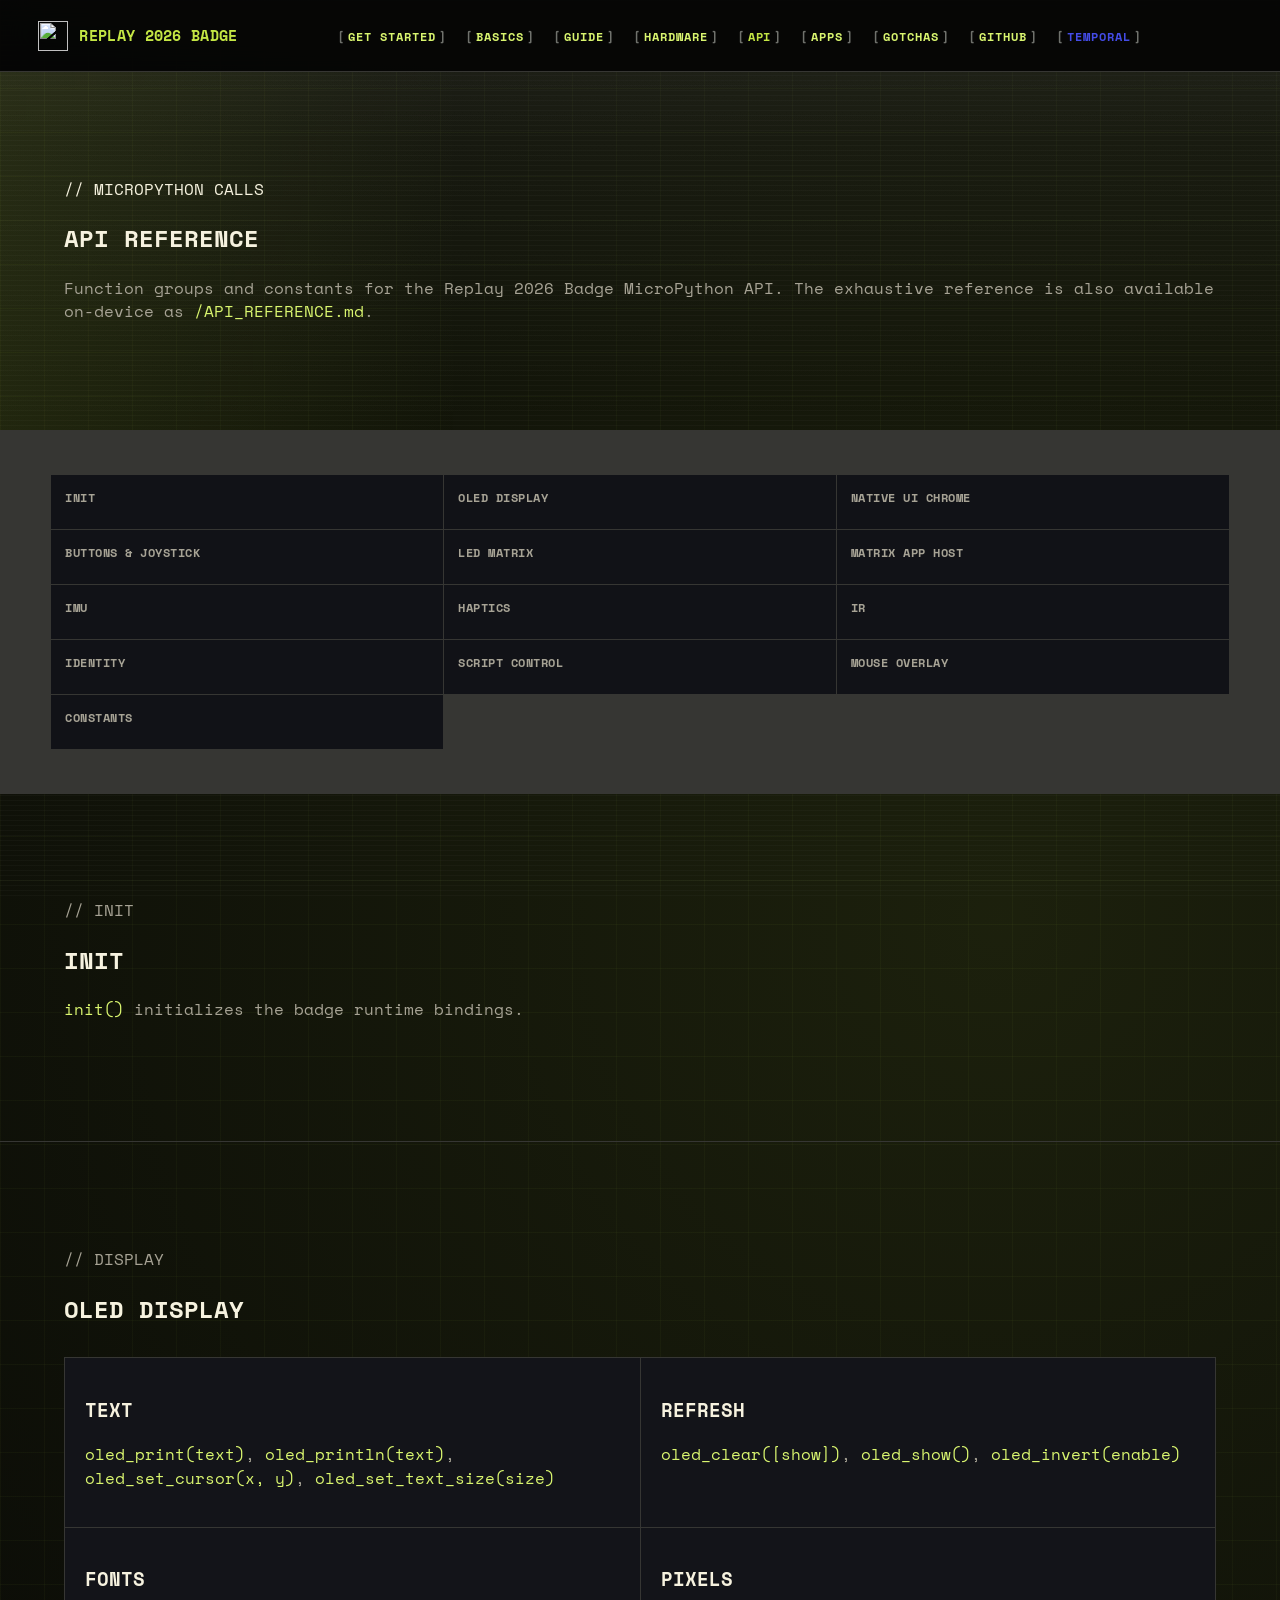
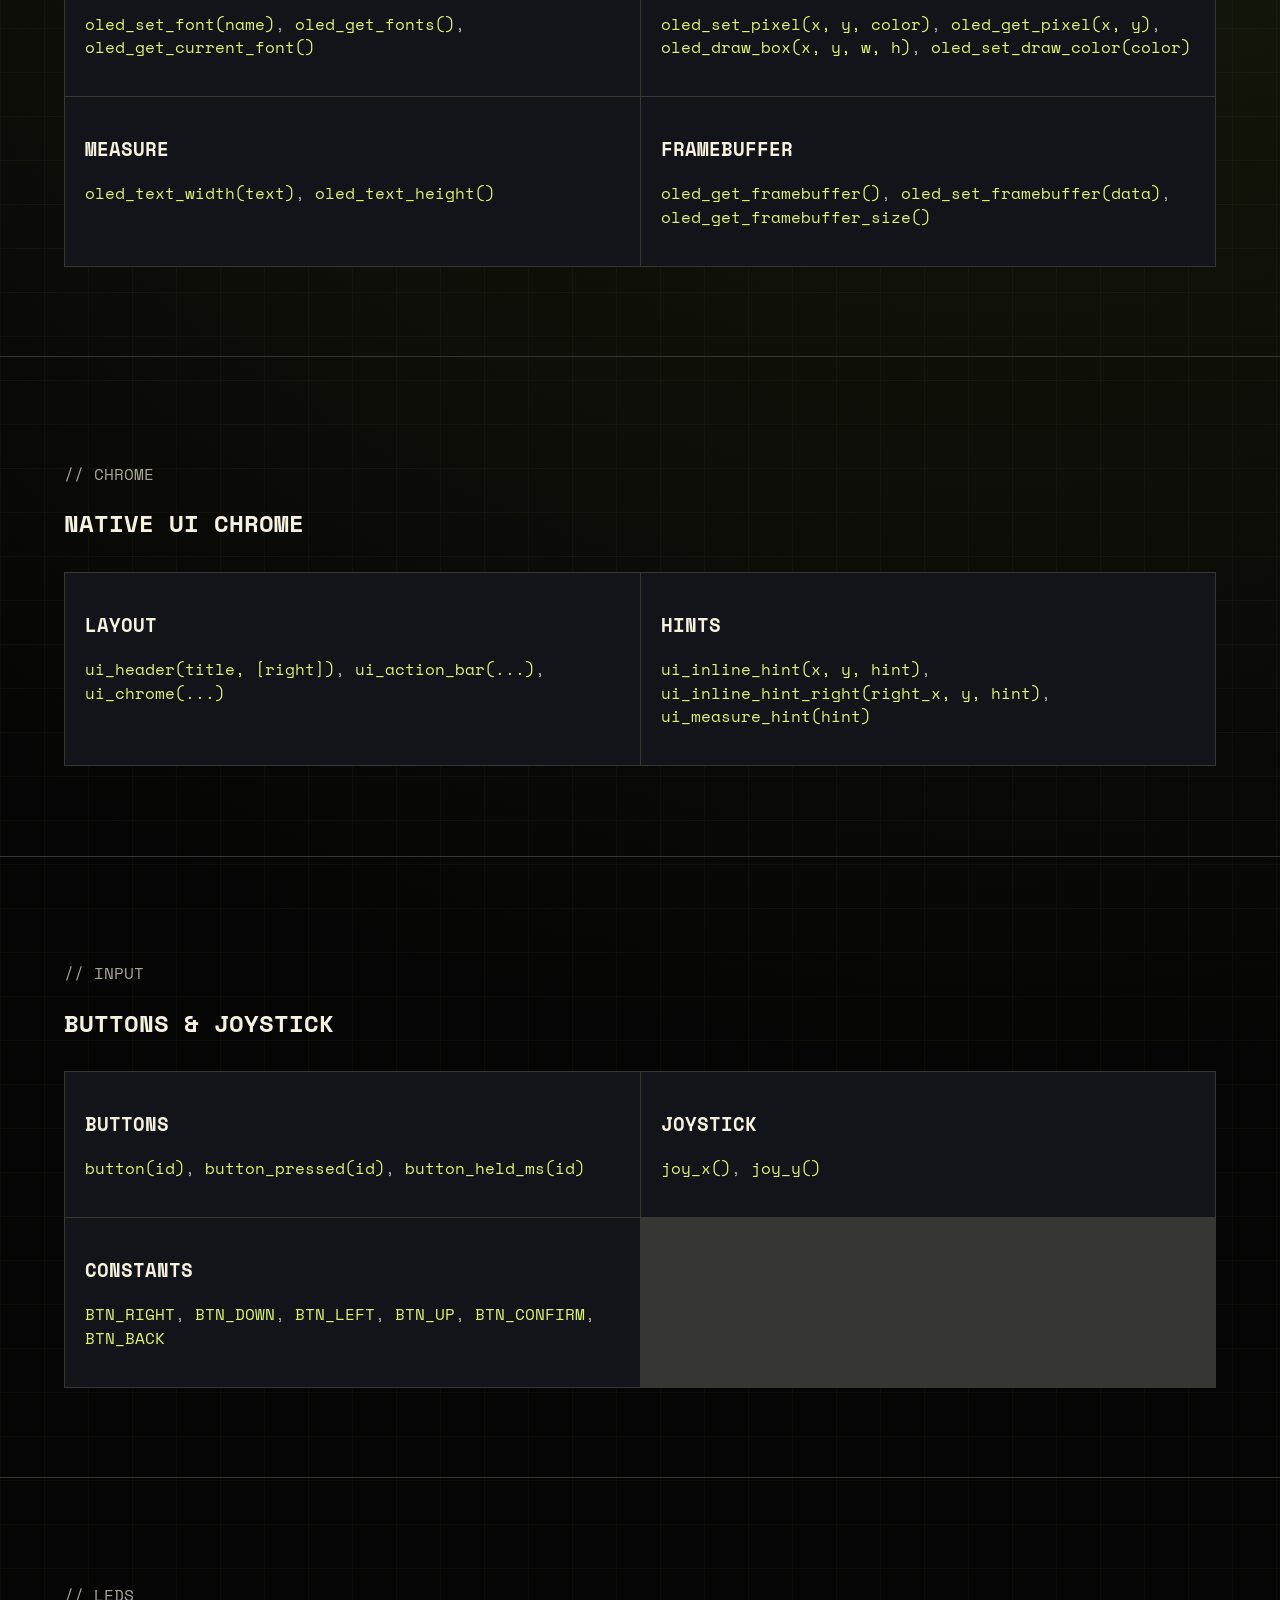
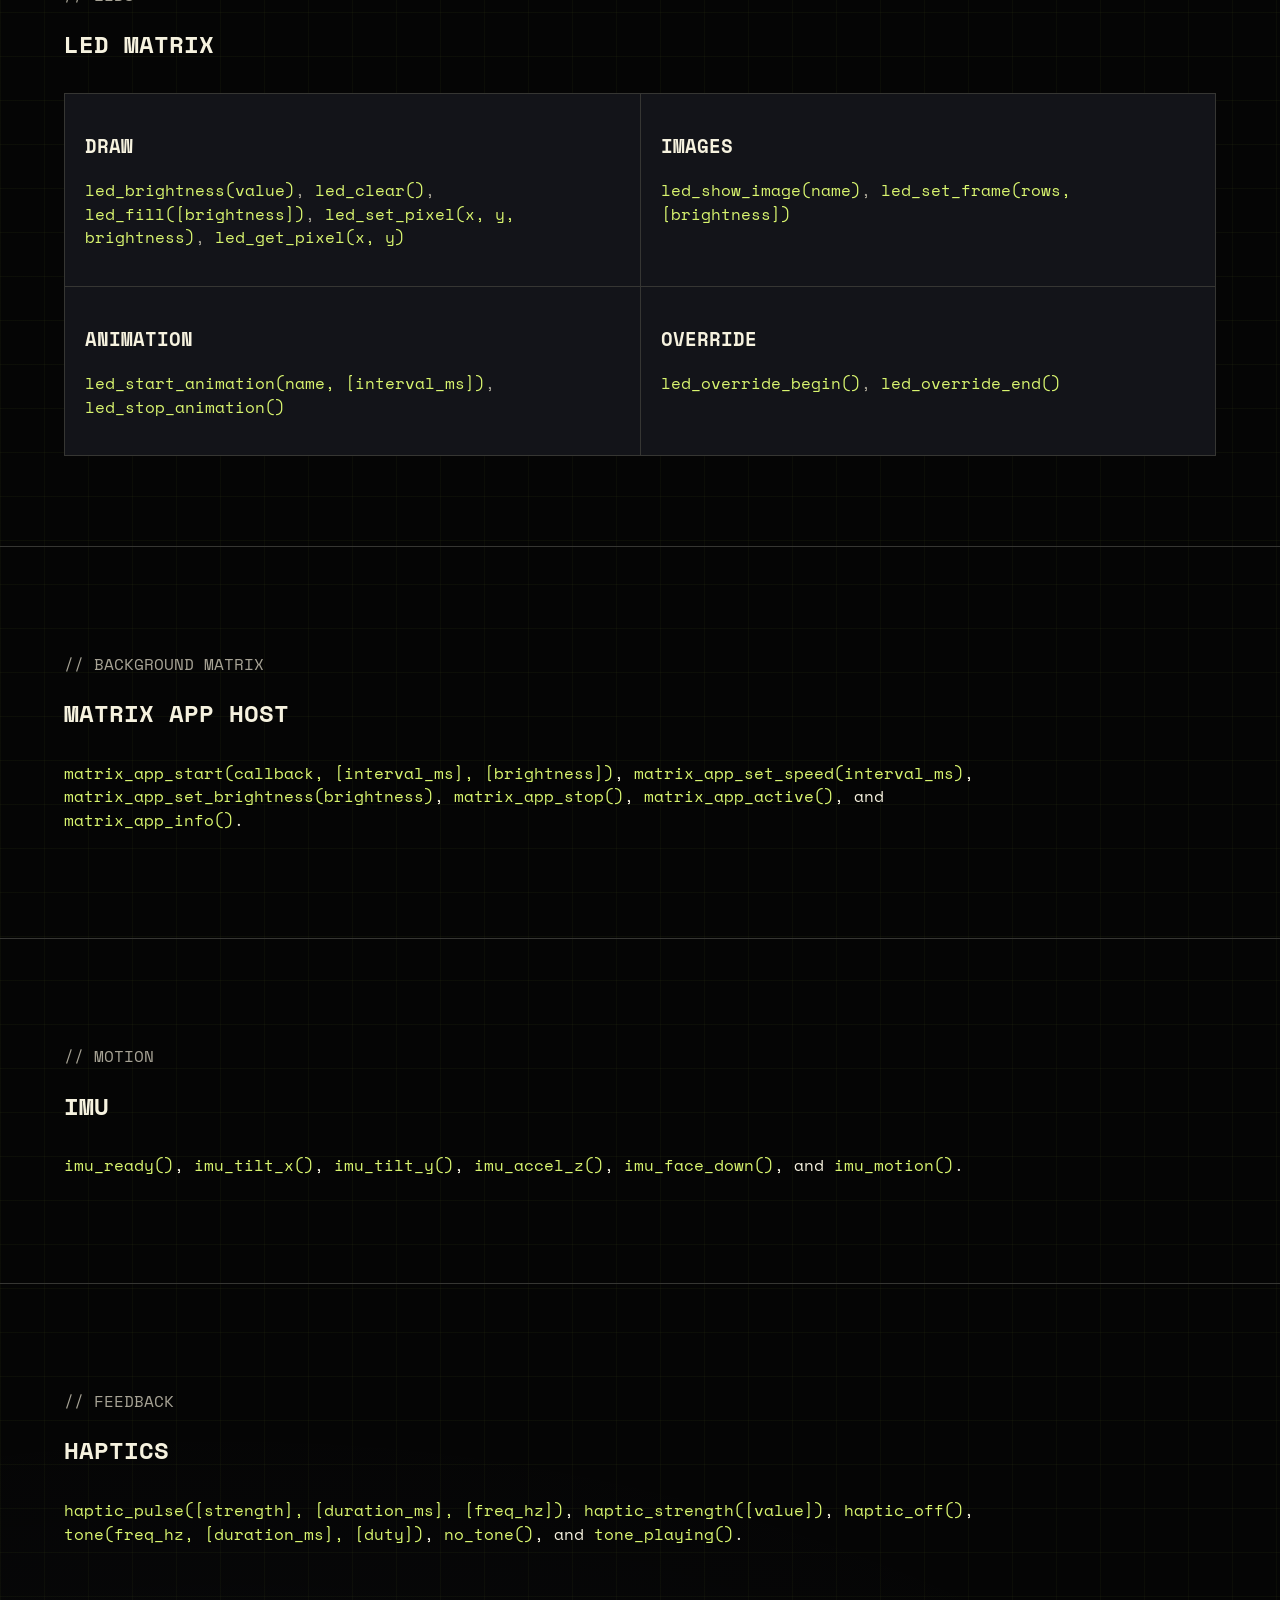
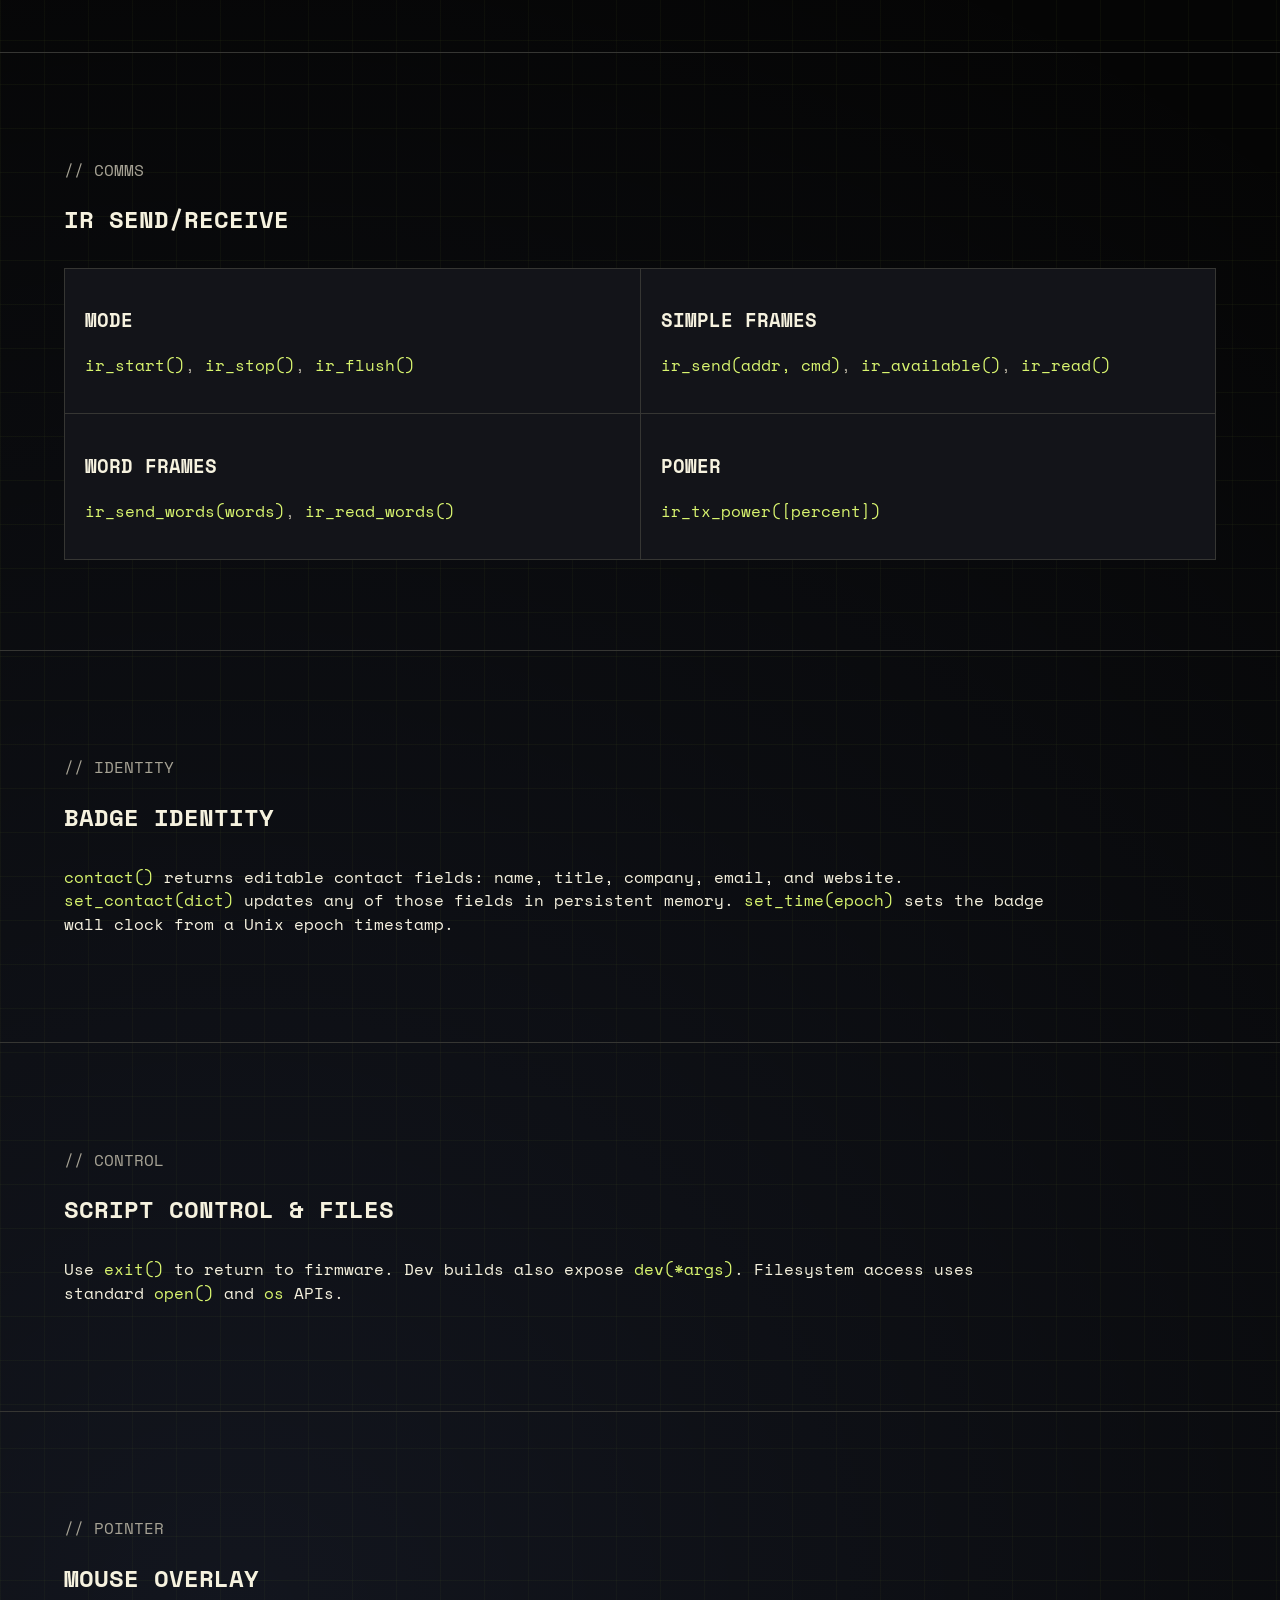
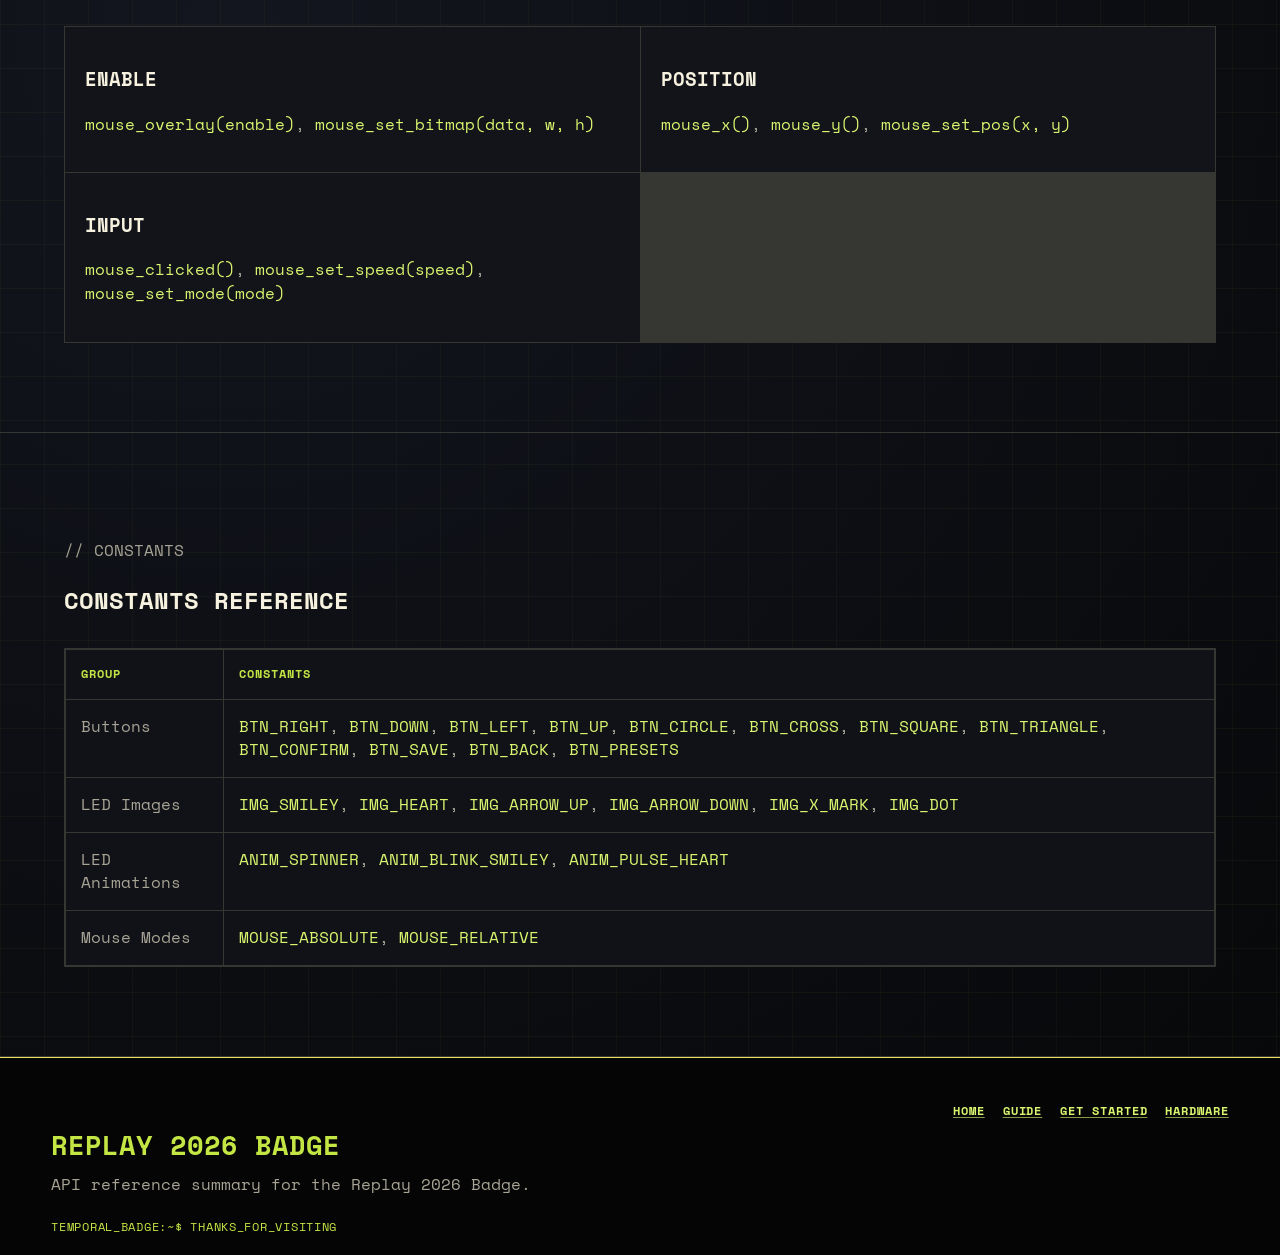
==== docs/api-reference.html @ 8cf03ded "Initial public release Co-authored-by: Alex Lynd <22926680+AlexLynd@users.noreply.github.com>  Co-au" ====
<!doctype html>
<html lang="en">
  <head>
    <meta charset="utf-8" />
    <meta name="viewport" content="width=device-width, initial-scale=1" />
    <meta
      name="description"
      content="Replay 2026 Badge MicroPython API reference summary."
    />
    <title>API Reference | Replay 2026 Badge</title>
    <link rel="icon" href="favicon.svg" type="image/svg+xml" />
    <link rel="preconnect" href="https://fonts.googleapis.com" />
    <link rel="preconnect" href="https://fonts.gstatic.com" crossorigin />
    <link
      href="https://fonts.googleapis.com/css2?family=Space+Mono:wght@400;700&display=swap"
      rel="stylesheet"
    />
    <link rel="stylesheet" href="css/base.css" />
    <link rel="stylesheet" href="css/guide.css" />
  </head>
  <body>
    <header class="site-header">
      <a class="brand" href="index.html">
        <img
          class="brand-mark"
          src="https://images.ctfassets.net/0uuz8ydxyd9p/5kHQtcFCSqkLDH4I6HFmyG/8e75bd66b57696eb0a7866b3cbf8ea30/Temporal_Symbol_light_1_2x.png"
          alt=""
          aria-hidden="true"
          width="30"
          height="30"
        /><span>Replay 2026 Badge</span>
      </a>
      <nav class="site-nav" aria-label="Primary navigation">
        <a href="get-started.html">Get Started</a>
        <a href="basics.html">Basics</a>
        <a href="developer-guide.html">Guide</a>
        <a href="hardware.html">Hardware</a>
        <a aria-current="page" href="api-reference.html">API</a>
        <a href="apps.html">Apps</a>
        <a href="hacks.html">Gotchas</a>
        <a href="https://github.com/temporal-community/badge.temporal.io" target="_blank" rel="noopener noreferrer">GitHub</a>
        <a
          class="header-link"
          href="https://temporal.io/"
          target="_blank"
          rel="noopener noreferrer"
          >Temporal</a
        >
      </nav>
    </header>

    <main>
      <section class="page-hero">
        <p class="eyebrow">// MICROPYTHON CALLS</p>
        <h1>API Reference</h1>
        <p>
          Function groups and constants for the Replay 2026 Badge MicroPython
          API. The exhaustive reference is also available
          on-device as <code>/API_REFERENCE.md</code>.
        </p>
      </section>

      <section class="guide-toc" aria-label="API Reference table of contents">
        <a href="#init">Init</a>
        <a href="#oled">OLED Display</a>
        <a href="#ui">Native UI Chrome</a>
        <a href="#input">Buttons &amp; Joystick</a>
        <a href="#matrix">LED Matrix</a>
        <a href="#matrix-host">Matrix App Host</a>
        <a href="#imu">IMU</a>
        <a href="#haptics">Haptics</a>
        <a href="#ir">IR</a>
        <a href="#identity">Identity</a>
        <a href="#script">Script Control</a>
        <a href="#mouse">Mouse Overlay</a>
        <a href="#constants">Constants</a>
      </section>

      <section class="section guide-section" id="init">
        <div class="section-heading">
          <p class="eyebrow">// INIT</p>
          <h2>Init</h2>
          <p><code>init()</code> initializes the badge runtime bindings.</p>
        </div>
      </section>

      <section class="section guide-section" id="oled">
        <div class="section-heading">
          <p class="eyebrow">// DISPLAY</p>
          <h2>OLED Display</h2>
        </div>
        <div class="api-grid dense">
          <article><h3>Text</h3><p><code>oled_print(text)</code>, <code>oled_println(text)</code>, <code>oled_set_cursor(x, y)</code>, <code>oled_set_text_size(size)</code></p></article>
          <article><h3>Refresh</h3><p><code>oled_clear([show])</code>, <code>oled_show()</code>, <code>oled_invert(enable)</code></p></article>
          <article><h3>Fonts</h3><p><code>oled_set_font(name)</code>, <code>oled_get_fonts()</code>, <code>oled_get_current_font()</code></p></article>
          <article><h3>Pixels</h3><p><code>oled_set_pixel(x, y, color)</code>, <code>oled_get_pixel(x, y)</code>, <code>oled_draw_box(x, y, w, h)</code>, <code>oled_set_draw_color(color)</code></p></article>
          <article><h3>Measure</h3><p><code>oled_text_width(text)</code>, <code>oled_text_height()</code></p></article>
          <article><h3>Framebuffer</h3><p><code>oled_get_framebuffer()</code>, <code>oled_set_framebuffer(data)</code>, <code>oled_get_framebuffer_size()</code></p></article>
        </div>
      </section>

      <section class="section guide-section" id="ui">
        <div class="section-heading">
          <p class="eyebrow">// CHROME</p>
          <h2>Native UI Chrome</h2>
        </div>
        <div class="api-grid dense">
          <article><h3>Layout</h3><p><code>ui_header(title, [right])</code>, <code>ui_action_bar(...)</code>, <code>ui_chrome(...)</code></p></article>
          <article><h3>Hints</h3><p><code>ui_inline_hint(x, y, hint)</code>, <code>ui_inline_hint_right(right_x, y, hint)</code>, <code>ui_measure_hint(hint)</code></p></article>
        </div>
      </section>

      <section class="section guide-section" id="input">
        <div class="section-heading">
          <p class="eyebrow">// INPUT</p>
          <h2>Buttons &amp; Joystick</h2>
        </div>
        <div class="api-grid dense">
          <article><h3>Buttons</h3><p><code>button(id)</code>, <code>button_pressed(id)</code>, <code>button_held_ms(id)</code></p></article>
          <article><h3>Joystick</h3><p><code>joy_x()</code>, <code>joy_y()</code></p></article>
          <article><h3>Constants</h3><p><code>BTN_RIGHT</code>, <code>BTN_DOWN</code>, <code>BTN_LEFT</code>, <code>BTN_UP</code>, <code>BTN_CONFIRM</code>, <code>BTN_BACK</code></p></article>
        </div>
      </section>

      <section class="section guide-section" id="matrix">
        <div class="section-heading">
          <p class="eyebrow">// LEDS</p>
          <h2>LED Matrix</h2>
        </div>
        <div class="api-grid dense">
          <article><h3>Draw</h3><p><code>led_brightness(value)</code>, <code>led_clear()</code>, <code>led_fill([brightness])</code>, <code>led_set_pixel(x, y, brightness)</code>, <code>led_get_pixel(x, y)</code></p></article>
          <article><h3>Images</h3><p><code>led_show_image(name)</code>, <code>led_set_frame(rows, [brightness])</code></p></article>
          <article><h3>Animation</h3><p><code>led_start_animation(name, [interval_ms])</code>, <code>led_stop_animation()</code></p></article>
          <article><h3>Override</h3><p><code>led_override_begin()</code>, <code>led_override_end()</code></p></article>
        </div>
      </section>

      <section class="section guide-section" id="matrix-host">
        <div class="section-heading">
          <p class="eyebrow">// BACKGROUND MATRIX</p>
          <h2>Matrix App Host</h2>
        </div>
        <p class="lede narrow">
          <code>matrix_app_start(callback, [interval_ms], [brightness])</code>,
          <code>matrix_app_set_speed(interval_ms)</code>,
          <code>matrix_app_set_brightness(brightness)</code>,
          <code>matrix_app_stop()</code>, <code>matrix_app_active()</code>, and
          <code>matrix_app_info()</code>.
        </p>
      </section>

      <section class="section guide-section" id="imu">
        <div class="section-heading">
          <p class="eyebrow">// MOTION</p>
          <h2>IMU</h2>
        </div>
        <p class="lede narrow">
          <code>imu_ready()</code>, <code>imu_tilt_x()</code>,
          <code>imu_tilt_y()</code>, <code>imu_accel_z()</code>,
          <code>imu_face_down()</code>, and <code>imu_motion()</code>.
        </p>
      </section>

      <section class="section guide-section" id="haptics">
        <div class="section-heading">
          <p class="eyebrow">// FEEDBACK</p>
          <h2>Haptics</h2>
        </div>
        <p class="lede narrow">
          <code>haptic_pulse([strength], [duration_ms], [freq_hz])</code>,
          <code>haptic_strength([value])</code>, <code>haptic_off()</code>,
          <code>tone(freq_hz, [duration_ms], [duty])</code>,
          <code>no_tone()</code>, and <code>tone_playing()</code>.
        </p>
      </section>

      <section class="section guide-section" id="ir">
        <div class="section-heading">
          <p class="eyebrow">// COMMS</p>
          <h2>IR Send/Receive</h2>
        </div>
        <div class="api-grid dense">
          <article><h3>Mode</h3><p><code>ir_start()</code>, <code>ir_stop()</code>, <code>ir_flush()</code></p></article>
          <article><h3>Simple Frames</h3><p><code>ir_send(addr, cmd)</code>, <code>ir_available()</code>, <code>ir_read()</code></p></article>
          <article><h3>Word Frames</h3><p><code>ir_send_words(words)</code>, <code>ir_read_words()</code></p></article>
          <article><h3>Power</h3><p><code>ir_tx_power([percent])</code></p></article>
        </div>
      </section>

      <section class="section guide-section" id="identity">
        <div class="section-heading">
          <p class="eyebrow">// IDENTITY</p>
          <h2>Badge Identity</h2>
        </div>
        <p class="lede narrow">
          <code>contact()</code> returns editable contact fields:
          name, title, company, email, and website.
          <code>set_contact(dict)</code> updates any of those fields in
          persistent memory. <code>set_time(epoch)</code> sets the badge wall
          clock from a Unix epoch timestamp.
        </p>
      </section>

      <section class="section guide-section" id="script">
        <div class="section-heading">
          <p class="eyebrow">// CONTROL</p>
          <h2>Script Control &amp; Files</h2>
        </div>
        <p class="lede narrow">
          Use <code>exit()</code> to return to firmware. Dev builds also expose
          <code>dev(*args)</code>. Filesystem access uses standard
          <code>open()</code> and <code>os</code> APIs.
        </p>
      </section>

      <section class="section guide-section" id="mouse">
        <div class="section-heading">
          <p class="eyebrow">// POINTER</p>
          <h2>Mouse Overlay</h2>
        </div>
        <div class="api-grid dense">
          <article><h3>Enable</h3><p><code>mouse_overlay(enable)</code>, <code>mouse_set_bitmap(data, w, h)</code></p></article>
          <article><h3>Position</h3><p><code>mouse_x()</code>, <code>mouse_y()</code>, <code>mouse_set_pos(x, y)</code></p></article>
          <article><h3>Input</h3><p><code>mouse_clicked()</code>, <code>mouse_set_speed(speed)</code>, <code>mouse_set_mode(mode)</code></p></article>
        </div>
      </section>

      <section class="section guide-section" id="constants">
        <div class="section-heading">
          <p class="eyebrow">// CONSTANTS</p>
          <h2>Constants Reference</h2>
        </div>
        <div class="table-wrap">
          <table>
            <thead>
              <tr>
                <th>Group</th>
                <th>Constants</th>
              </tr>
            </thead>
            <tbody>
              <tr>
                <td>Buttons</td>
                <td><code>BTN_RIGHT</code>, <code>BTN_DOWN</code>, <code>BTN_LEFT</code>, <code>BTN_UP</code>, <code>BTN_CIRCLE</code>, <code>BTN_CROSS</code>, <code>BTN_SQUARE</code>, <code>BTN_TRIANGLE</code>, <code>BTN_CONFIRM</code>, <code>BTN_SAVE</code>, <code>BTN_BACK</code>, <code>BTN_PRESETS</code></td>
              </tr>
              <tr>
                <td>LED Images</td>
                <td><code>IMG_SMILEY</code>, <code>IMG_HEART</code>, <code>IMG_ARROW_UP</code>, <code>IMG_ARROW_DOWN</code>, <code>IMG_X_MARK</code>, <code>IMG_DOT</code></td>
              </tr>
              <tr>
                <td>LED Animations</td>
                <td><code>ANIM_SPINNER</code>, <code>ANIM_BLINK_SMILEY</code>, <code>ANIM_PULSE_HEART</code></td>
              </tr>
              <tr>
                <td>Mouse Modes</td>
                <td><code>MOUSE_ABSOLUTE</code>, <code>MOUSE_RELATIVE</code></td>
              </tr>
            </tbody>
          </table>
        </div>
      </section>
    </main>

    <footer class="site-footer">
      <div>
        <h2>Replay 2026 Badge</h2>
        <p>API reference summary for the Replay 2026 Badge.</p>
      </div>
      <nav aria-label="Footer navigation">
        <a href="index.html">Home</a>
        <a href="developer-guide.html">Guide</a>
        <a href="get-started.html">Get Started</a>
        <a href="hardware.html">Hardware</a>
      </nav>
    </footer>
  </body>
</html>
---- docs/css/base.css ----
:root {
  color-scheme: dark;
  --bg: #050505;
  --bg-2: #0b0c0f;
  --panel: #111217;
  --panel-2: #17191f;
  --ink: #f6f2df;
  --muted: #a7a395;
  --dim: #6f716c;
  --line: #363633;
  --line-bright: #ece05a;
  --yellow: #c4e644;
  --yellow-soft: #d9f56f;
  --green: #62d68a;
  --blue: #8aa8ff;
  --red: #ff6d55;
  --indigo: #444ce7;
  --shadow: 0 0 0 1px rgba(196, 230, 68, 0.08), 0 28px 90px rgba(0, 0, 0, 0.46);
}

* {
  box-sizing: border-box;
}

html {
  scroll-behavior: smooth;
}

body {
  margin: 0;
  min-height: 100vh;
  background:
    linear-gradient(rgba(196, 230, 68, 0.04) 1px, transparent 1px),
    linear-gradient(90deg, rgba(196, 230, 68, 0.035) 1px, transparent 1px),
    radial-gradient(
      circle at 78% 12%,
      rgba(196, 230, 68, 0.12),
      transparent 26%
    ),
    radial-gradient(
      circle at 18% 84%,
      rgba(138, 168, 255, 0.1),
      transparent 28%
    ),
    var(--bg);
  background-size:
    44px 44px,
    44px 44px,
    auto,
    auto,
    auto;
  color: var(--ink);
  font-family:
    "Space Mono", ui-monospace, SFMono-Regular, Menlo, Consolas, monospace;
  line-height: 1.48;
  text-transform: uppercase;
}

body::before {
  content: "";
  position: fixed;
  inset: 0;
  z-index: -1;
  pointer-events: none;
  background:
    linear-gradient(180deg, rgba(255, 255, 255, 0.035), transparent 16%),
    repeating-linear-gradient(
      180deg,
      rgba(255, 255, 255, 0.024) 0 1px,
      transparent 1px 5px
    );
  mix-blend-mode: screen;
}

a {
  color: var(--yellow-soft);
  text-decoration: underline;
  text-decoration-color: rgba(217, 245, 111, 0.62);
  text-decoration-thickness: 1px;
  text-underline-offset: 0.2em;
}

a:hover {
  color: var(--yellow);
  text-decoration-color: currentColor;
}

p,
li {
  text-transform: none;
}

code {
  color: var(--yellow-soft);
  font-family:
    "Space Mono", ui-monospace, SFMono-Regular, Menlo, Consolas, monospace;
  text-transform: none;
}

.site-header {
  position: -webkit-sticky;
  position: sticky;
  top: 0;
  z-index: 20;
  display: grid;
  grid-template-columns: auto 1fr auto;
  align-items: center;
  gap: 26px;
  min-height: 72px;
  padding: 14px clamp(16px, 3vw, 40px);
  border-bottom: 1px solid var(--line);
  background: rgba(5, 5, 5, 0.9);
  -webkit-backdrop-filter: blur(16px);
  backdrop-filter: blur(16px);
}

.site-header::before {
  position: absolute;
  left: clamp(16px, 3vw, 40px);
  bottom: -25px;
  color: var(--dim);
  font-family:
    "Space Mono", ui-monospace, SFMono-Regular, Menlo, Consolas, monospace;
  font-size: 0.68rem;
  letter-spacing: 0.1em;
}

.brand {
  display: inline-flex;
  align-items: center;
  gap: 11px;
  min-width: -webkit-max-content;
  min-width: -moz-max-content;
  min-width: max-content;
  color: var(--yellow);
  font-size: 0.95rem;
  font-weight: 900;
  letter-spacing: 0.02em;
  text-decoration: none;
}

.brand-mark {
  width: 30px;
  height: 30px;
  display: block;
  -o-object-fit: contain;
  object-fit: contain;
}

.site-nav {
  display: flex;
  flex-wrap: wrap;
  justify-content: center;
  gap: 6px 18px;
  color: var(--muted);
  font-family:
    "Space Mono", ui-monospace, SFMono-Regular, Menlo, Consolas, monospace;
  font-size: 0.76rem;
  font-weight: 800;
  letter-spacing: 0.08em;
}

.site-nav a {
  position: relative;
  padding: 8px 0;
  text-decoration: none;
}

.site-nav a::before {
  content: "[";
  color: var(--dim);
  margin-right: 3px;
}

.site-nav a::after {
  content: "]";
  color: var(--dim);
  margin-left: 3px;
}

.site-nav a[aria-current="page"],
.site-nav a:hover {
  color: var(--yellow);
}

.header-link {
  color: var(--indigo);
}

.section,
.page-hero,
.procedure-list,
.hardware-map,
.feature-row,
.hack-directory,
.steps {
  padding: clamp(52px, 7vw, 94px) clamp(24px, 5vw, 64px);
}

.page-hero {
  position: relative;
  border-bottom: 1px solid var(--line);
  background:
    linear-gradient(90deg, rgba(196, 230, 68, 0.11), transparent 36%),
    linear-gradient(180deg, rgba(255, 255, 255, 0.04), transparent);
}

.page-hero::after {
  position: absolute;
  right: clamp(16px, 4vw, 56px);
  bottom: 22px;
  color: var(--green);
  font-family:
    "Space Mono", ui-monospace, SFMono-Regular, Menlo, Consolas, monospace;
  font-size: 0.7rem;
  letter-spacing: 0.08em;
}

.page-hero.compact {
  padding-bottom: 68px;
}

.page-hero p:not(.eyebrow),
.section-heading p,
.split-band p,
.feature-row p,
.procedure p,
.component-grid p,
.spec-grid p,
.steps p,
.steps li,
.hack-card p,
.app-card p,
.site-footer p {
  color: var(--muted);
}

.section {
  border-bottom: 1px solid var(--line);
}

.section-heading {
  max-width: 800px;
  margin-bottom: 30px;
}

.section-heading h2::before,
.hack-directory h2::before {
  color: var(--yellow);
  font-family:
    "Space Mono", ui-monospace, SFMono-Regular, Menlo, Consolas, monospace;
  font-size: 0.25em;
  vertical-align: middle;
}


.card-grid {
  display: grid;
  gap: 1px;
  background: var(--line);
  border: 1px solid var(--line);
}

.card-grid.two {
  grid-template-columns: repeat(2, minmax(0, 1fr));
}

.card-grid.three {
  grid-template-columns: repeat(3, minmax(0, 1fr));
}

.card-grid.four {
  grid-template-columns: repeat(4, minmax(0, 1fr));
}

.app-card,
.procedure,
.diagram-card,
.component-grid article,
.spec-grid article,
.feature-row article,
.hack-card,
.steps article {
  background: rgba(17, 18, 23, 0.93);
}

.app-card {
  min-height: 230px;
  padding: 22px;
}

.app-card.wide {
  min-height: 196px;
}

.app-icon {
  width: 54px;
  height: 54px;
  margin-bottom: 18px;
  border: 1px solid var(--yellow);
  background: var(--yellow);
}

.app-icon.trace {
  background: linear-gradient(
    180deg,
    var(--yellow) 18%,
    transparent 18% 32%,
    var(--green) 32% 62%,
    transparent 62% 74%,
    var(--red) 74%
  );
}

.app-icon.temporal {
  background: conic-gradient(
    from 90deg,
    var(--yellow),
    var(--green),
    var(--blue),
    var(--yellow)
  );
}

.app-icon.signal {
  background:
    radial-gradient(
      circle,
      var(--yellow) 0 22%,
      transparent 23% 38%,
      var(--green) 39% 56%,
      transparent 57%
    ),
    #060606;
}

.app-icon.profile {
  background: linear-gradient(#060606 0 44%, var(--yellow) 44% 100%);
}

.app-icon.pulse {
  background: repeating-linear-gradient(
    90deg,
    var(--green) 0 8px,
    #060606 8px 14px
  );
}

.app-icon.gallery {
  background:
    linear-gradient(135deg, transparent 48%, #060606 49% 53%, transparent 54%),
    linear-gradient(45deg, var(--yellow), var(--blue));
}

.app-icon.timer {
  background: radial-gradient(
    circle,
    transparent 0 38%,
    #060606 39% 45%,
    var(--red) 46%
  );
}

.app-icon.map {
  background:
    radial-gradient(circle at 20% 28%, #060606 0 5px, transparent 6px),
    radial-gradient(circle at 70% 62%, #060606 0 5px, transparent 6px),
    linear-gradient(135deg, transparent 45%, #060606 46% 51%, transparent 52%),
    var(--yellow);
}

.tag {
  display: inline-flex;
  margin-top: 10px;
  padding: 4px 8px;
  border: 1px solid var(--yellow);
  color: var(--yellow);
  font-family:
    "Space Mono", ui-monospace, SFMono-Regular, Menlo, Consolas, monospace;
  font-size: 0.68rem;
  font-weight: 900;
  letter-spacing: 0.08em;
}

.section-link {
  margin-top: 24px;
  color: var(--yellow);
  font-family:
    "Space Mono", ui-monospace, SFMono-Regular, Menlo, Consolas, monospace;
  font-size: 0.78rem;
  font-weight: 900;
  letter-spacing: 0.08em;
}

.section-link a::after {
  content: " ->";
}

.split-band {
  display: grid;
  grid-template-columns: minmax(0, 0.85fr) minmax(300px, 1.15fr);
  gap: 28px;
  align-items: start;
  background: rgba(255, 255, 255, 0.025);
}

.hack-list {
  display: grid;
  gap: 1px;
  border: 1px solid var(--line);
  background: var(--line);
}

.hack-list a {
  display: grid;
  grid-template-columns: 120px minmax(0, 1fr) 78px;
  gap: 14px;
  align-items: center;
  padding: 16px;
  background: var(--panel);
  text-decoration: none;
}

.hack-list a:hover {
  background: var(--panel-2);
}

.hack-list span,
.hack-card span {
  color: var(--yellow);
  font-family:
    "Space Mono", ui-monospace, SFMono-Regular, Menlo, Consolas, monospace;
  font-size: 0.68rem;
  font-weight: 900;
  letter-spacing: 0.08em;
}

.hack-list em,
.hack-card em {
  color: var(--green);
  font-family:
    "Space Mono", ui-monospace, SFMono-Regular, Menlo, Consolas, monospace;
  font-size: 0.72rem;
  font-style: normal;
  font-weight: 800;
  letter-spacing: 0.05em;
}

.procedure-list {
  display: grid;
  gap: 1px;
  border-bottom: 1px solid var(--line);
  background: var(--line);
}

.procedure {
  display: grid;
  grid-template-columns: minmax(230px, 0.55fr) minmax(0, 1fr);
  gap: 22px;
  padding: 22px;
}

.procedure-number {
  display: inline-block;
  margin-bottom: 12px;
  color: var(--yellow);
  font-family:
    "Space Mono", ui-monospace, SFMono-Regular, Menlo, Consolas, monospace;
  font-weight: 950;
}

.procedure-number::before {
  content: "_";
}

.procedure ol {
  margin: 0;
  padding-left: 22px;
}

.procedure li + li {
  margin-top: 10px;
}

.steps {
  grid-template-columns: repeat(3, minmax(0, 1fr));
}

.steps article {
  padding: 24px;
}

.steps article > span {
  display: grid;
  place-items: center;
  width: 42px;
  height: 42px;
  margin-bottom: 18px;
  border: 1px solid var(--yellow);
  background: var(--yellow);
  color: var(--bg);
  font-family:
    "Space Mono", ui-monospace, SFMono-Regular, Menlo, Consolas, monospace;
  font-weight: 950;
}

.steps ul {
  padding-left: 20px;
}

.checklist {
  display: grid;
  gap: 1px;
  border: 1px solid var(--line);
  background: var(--line);
}

.checklist p {
  margin: 0;
  padding: 16px;
  background: var(--panel);
}

.checklist strong {
  color: var(--yellow);
  text-transform: uppercase;
}

.site-footer {
  position: relative;
  display: grid;
  grid-template-columns: minmax(0, 1fr) auto;
  gap: 24px;
  padding: 44px clamp(16px, 4vw, 56px) 58px;
  border-top: 1px solid var(--line-bright);
  background: #050505;
}

.site-footer::after {
  content: "temporal_badge:~$ thanks_for_visiting";
  position: absolute;
  left: clamp(16px, 4vw, 56px);
  bottom: 20px;
  color: var(--yellow);
  font-family:
    "Space Mono", ui-monospace, SFMono-Regular, Menlo, Consolas, monospace;
  font-size: 0.76rem;
  letter-spacing: 0.06em;
}

.site-footer h2 {
  margin-bottom: 8px;
  color: var(--yellow);
  font-size: 1.7rem;
}

.site-footer p {
  max-width: 560px;
  margin: 0;
}

.site-footer nav {
  display: flex;
  flex-wrap: wrap;
  gap: 12px 18px;
  align-content: start;
  justify-content: end;
  color: var(--muted);
  font-family:
    "Space Mono", ui-monospace, SFMono-Regular, Menlo, Consolas, monospace;
  font-size: 0.72rem;
  font-weight: 900;
  letter-spacing: 0.08em;
}

@media (max-width: 980px) {
  h1 {
    font-size: 5.75rem;
  }

  .page-hero h1 {
    font-size: 5.25rem;
  }

  h2 {
    font-size: 3.6rem;
  }

  .stats-strip strong {
    font-size: 2.75rem;
  }

  .feature-row h2 {
    font-size: 2.4rem;
  }

  .hero,
  .hardware-map,
  .split-band,
  .procedure,
  .site-footer {
    grid-template-columns: 1fr;
  }

  .hero {
    min-height: auto;
  }

  .card-grid.four,
  .card-grid.three,
  .hack-directory,
  .steps,
  .guide-toc,
  .screenshot-demo,
  .api-grid,
  .api-grid.dense,
  .callout-grid {
    grid-template-columns: repeat(2, minmax(0, 1fr));
  }

  .screenshot-demo {
    grid-template-columns: 1fr;
    max-width: 760px;
  }

  .screenshot-demo img {
    max-width: 100%;
  }

  .site-footer nav {
    justify-content: start;
  }
}

@media (max-width: 720px) {
  .site-header {
    grid-template-columns: 1fr;
    align-items: start;
    gap: 10px;
  }

  .site-header::before {
    display: none;
  }

  .site-nav {
    justify-content: flex-start;
  }

  .header-link {
    width: -webkit-max-content;
    width: -moz-max-content;
    width: max-content;
  }

  .hero {
    padding-top: 66px;
  }

  .section,
  .page-hero,
  .procedure-list,
  .hardware-map,
  .feature-row,
  .hack-directory,
  .steps,
  .guide-section {
    padding-inline: clamp(22px, 7vw, 36px);
  }

  .hero::before {
    top: 20px;
  }

  h1,
  .page-hero h1 {
    font-size: 3.5rem;
  }

  h2 {
    font-size: 2.75rem;
  }

  h3 {
    font-size: 1.25rem;
  }

  .lede {
    font-size: 1rem;
  }

  .badge-visual {
    width: 95vw;
    height: 95.24vw;
    min-height: 0;
    justify-self: center;
    place-items: start;
    overflow: visible;
  }

  .badge-body {
    position: absolute;
    top: 0;
    left: 0;
    width: 125.333vw;
    transform: scale(0.7);
    transform-origin: top left;
  }

  .screen {
    inset: 82px 44px auto;
    height: 250px;
  }

  .menu-tile strong {
    font-size: 1rem;
  }

  .badge-menu-footer {
    font-size: 0.86rem;
  }

  .controls {
    left: 58px;
    right: 58px;
    bottom: 56px;
  }

  .controls span {
    width: 58px;
    height: 58px;
  }

  .stats-strip,
  .card-grid.two,
  .card-grid.three,
  .card-grid.four,
  .component-grid,
  .spec-grid,
  .feature-row,
  .guide-toc,
  .basics-section,
  .api-grid,
  .api-grid.dense,
  .callout-grid,
  .hack-directory,
  .steps,
  .board-diagram {
    grid-template-columns: 1fr;
  }

  .hack-list a {
    grid-template-columns: 1fr;
    gap: 4px;
  }

  .page-hero::after {
    position: static;
    display: block;
    margin-top: 28px;
  }
}
---- docs/css/guide.css ----
.guide-toc {
  display: grid;
  grid-template-columns: repeat(3, minmax(0, 1fr));
  gap: 1px;
  padding: clamp(28px, 4vw, 44px) clamp(16px, 4vw, 56px);
  border-bottom: 1px solid var(--line);
  background: var(--line);
}

.guide-toc a {
  min-height: 54px;
  padding: 14px;
  background: var(--panel);
  color: var(--muted);
  font-family:
    "Space Mono", ui-monospace, SFMono-Regular, Menlo, Consolas, monospace;
  font-size: 0.78rem;
  font-weight: 900;
  letter-spacing: 0.04em;
  text-decoration: none;
}

.guide-toc a:hover {
  color: var(--yellow);
  background: var(--panel-2);
}

.guide-section {
  scroll-margin-top: 88px;
  padding-inline: clamp(28px, 5vw, 72px);
}

.table-wrap {
  overflow-x: auto;
  border: 1px solid var(--line);
  background: var(--panel);
}

table {
  width: 100%;
  min-width: 720px;
  border-collapse: collapse;
  color: var(--muted);
  text-transform: none;
}

th,
td {
  padding: 15px;
  border: 1px solid var(--line);
  text-align: left;
  vertical-align: top;
}

th {
  color: var(--yellow);
  font-family:
    "Space Mono", ui-monospace, SFMono-Regular, Menlo, Consolas, monospace;
  font-size: 0.78rem;
  letter-spacing: 0.08em;
  text-transform: uppercase;
}

.api-grid,
.callout-grid {
  display: grid;
  grid-template-columns: repeat(3, minmax(0, 1fr));
  gap: 1px;
  border: 1px solid var(--line);
  background: var(--line);
}

.api-grid article,
.callout-grid p {
  min-width: 0;
  margin: 0;
  padding: 20px;
  background: rgba(17, 18, 23, 0.93);
  color: var(--muted);
}

.api-grid.dense {
  grid-template-columns: repeat(2, minmax(0, 1fr));
}

.api-grid h3 {
  color: var(--ink);
}

.api-grid article > span {
  display: block;
  margin-bottom: 10px;
  color: var(--green);
  font-family:
    "Space Mono", ui-monospace, SFMono-Regular, Menlo, Consolas, monospace;
  font-size: 0.72rem;
  font-weight: 900;
  letter-spacing: 0.08em;
  text-transform: uppercase;
}

.narrow {
  max-width: 980px;
}

.code-block {
  overflow: auto;
  margin: 0;
  padding: 22px;
  border: 1px solid var(--line);
  background: #080808;
  color: #d7ffe1;
  font-family:
    "Space Mono", ui-monospace, SFMono-Regular, Menlo, Consolas, monospace;
  font-size: 0.9rem;
  line-height: 1.55;
  text-transform: none;
}

.screenshot-demo {
  display: grid;
  grid-template-columns: minmax(260px, 512px) minmax(320px, 1fr);
  gap: 24px;
  align-items: stretch;
  max-width: 1180px;
}

.screenshot-demo img {
  width: 100%;
  max-width: 512px;
  image-rendering: pixelated;
  border: 1px solid var(--line);
  background: #000;
}

.screenshot-demo .code-block {
  min-width: 0;
  width: 100%;
}

.screenshot-note {
  margin-top: 28px;
  padding-top: 18px;
  border-top: 1px solid var(--line);
}
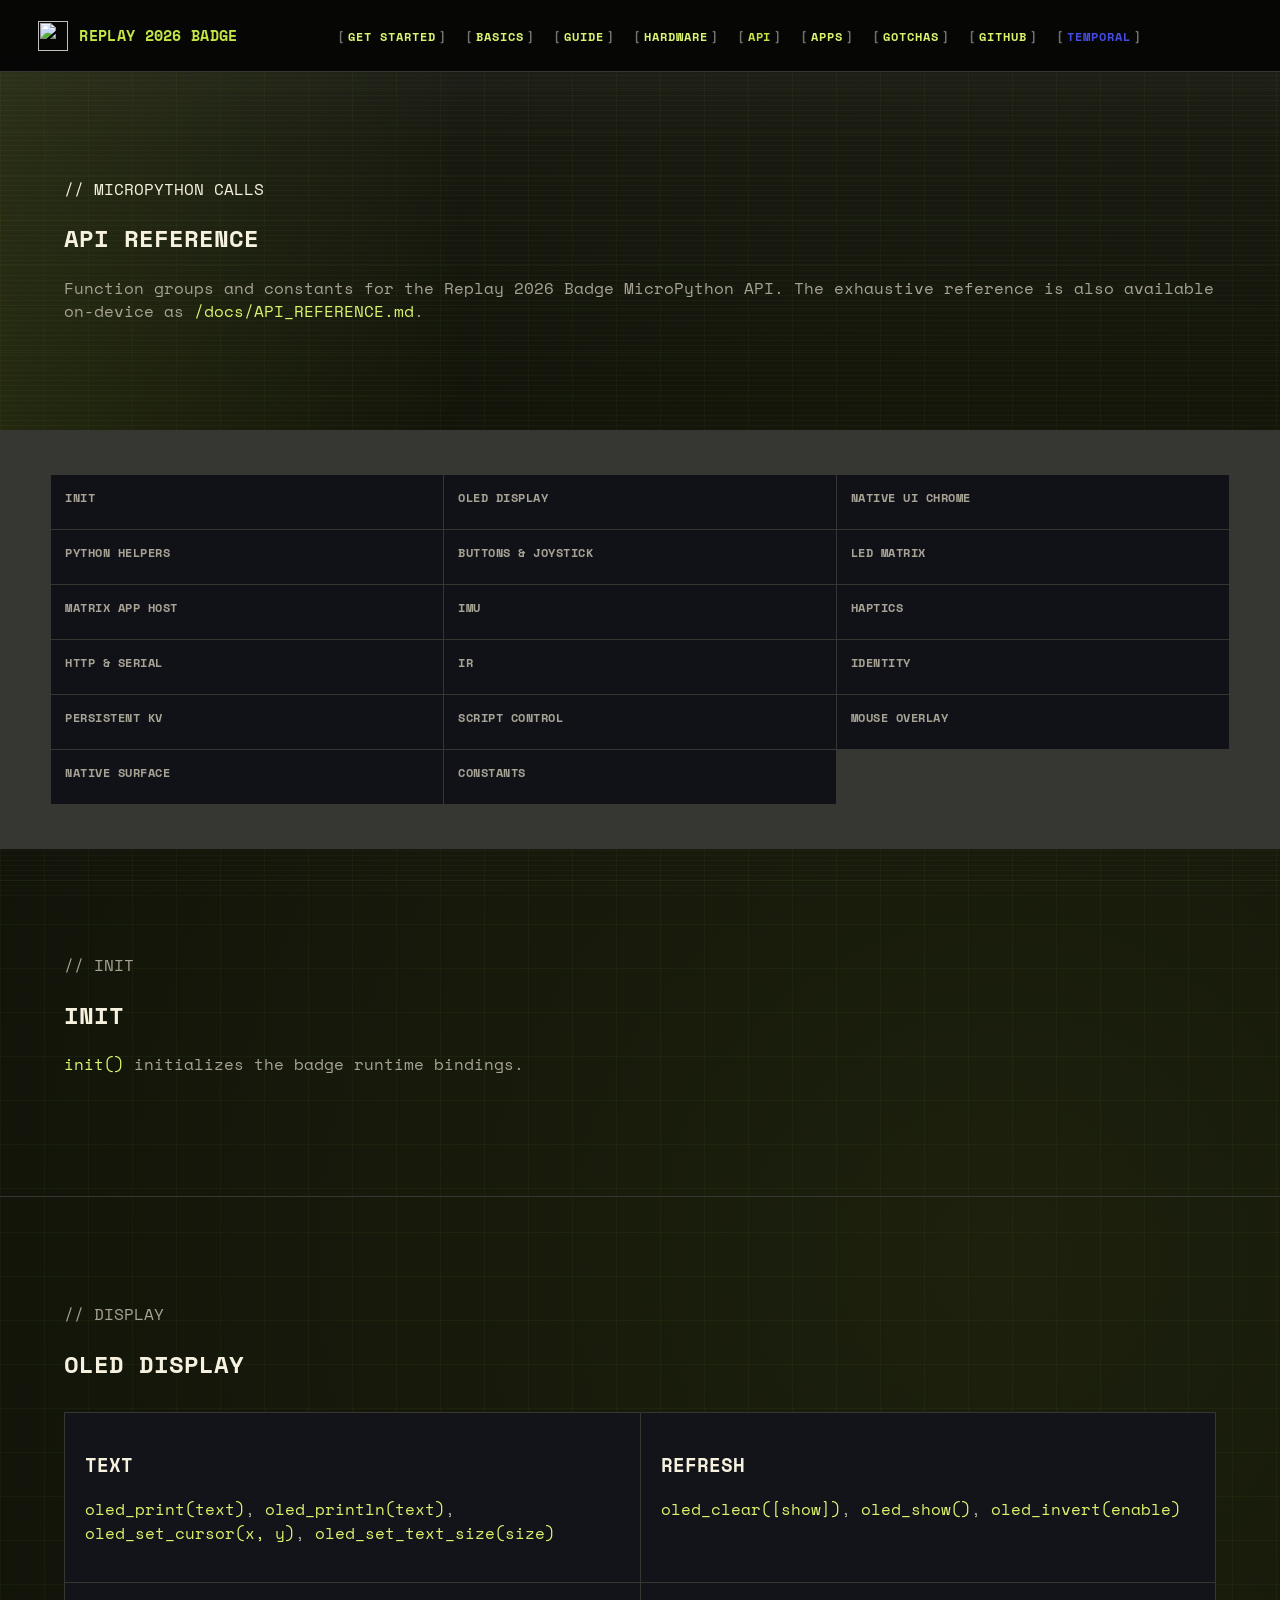
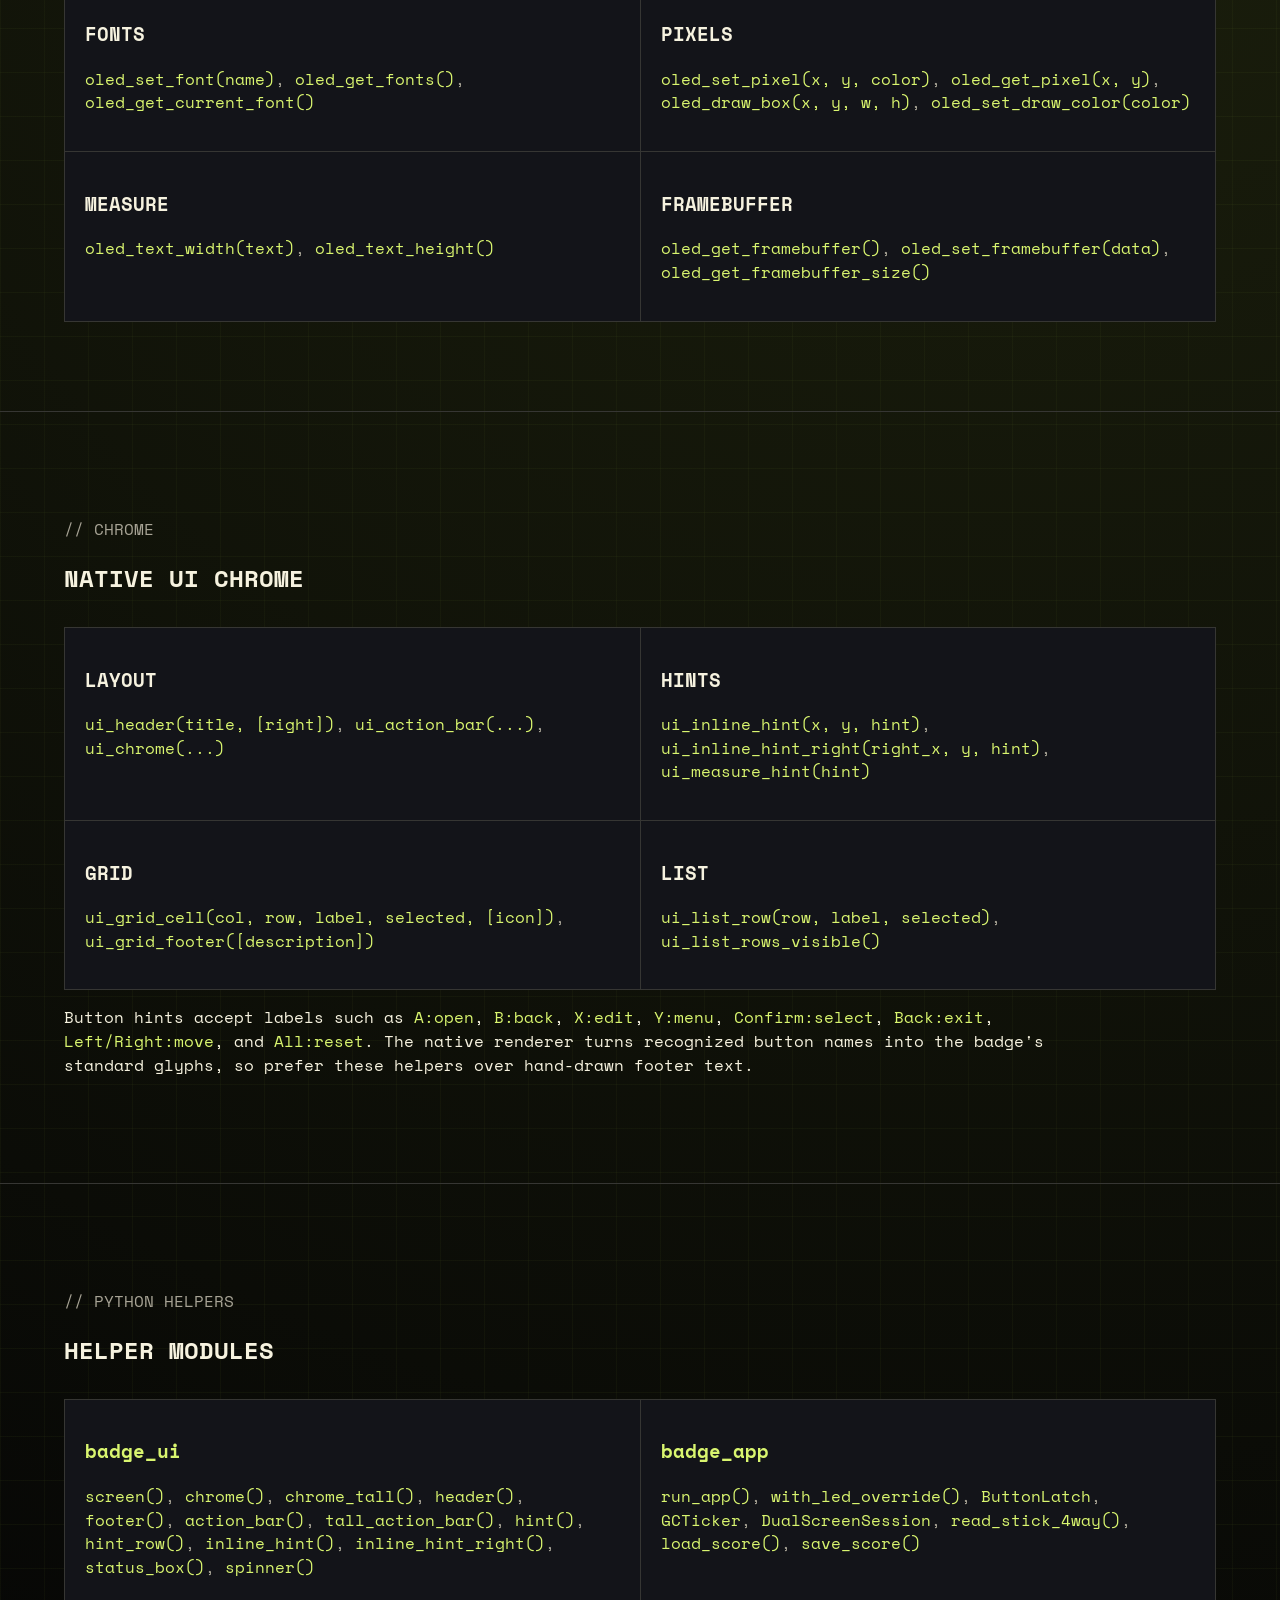
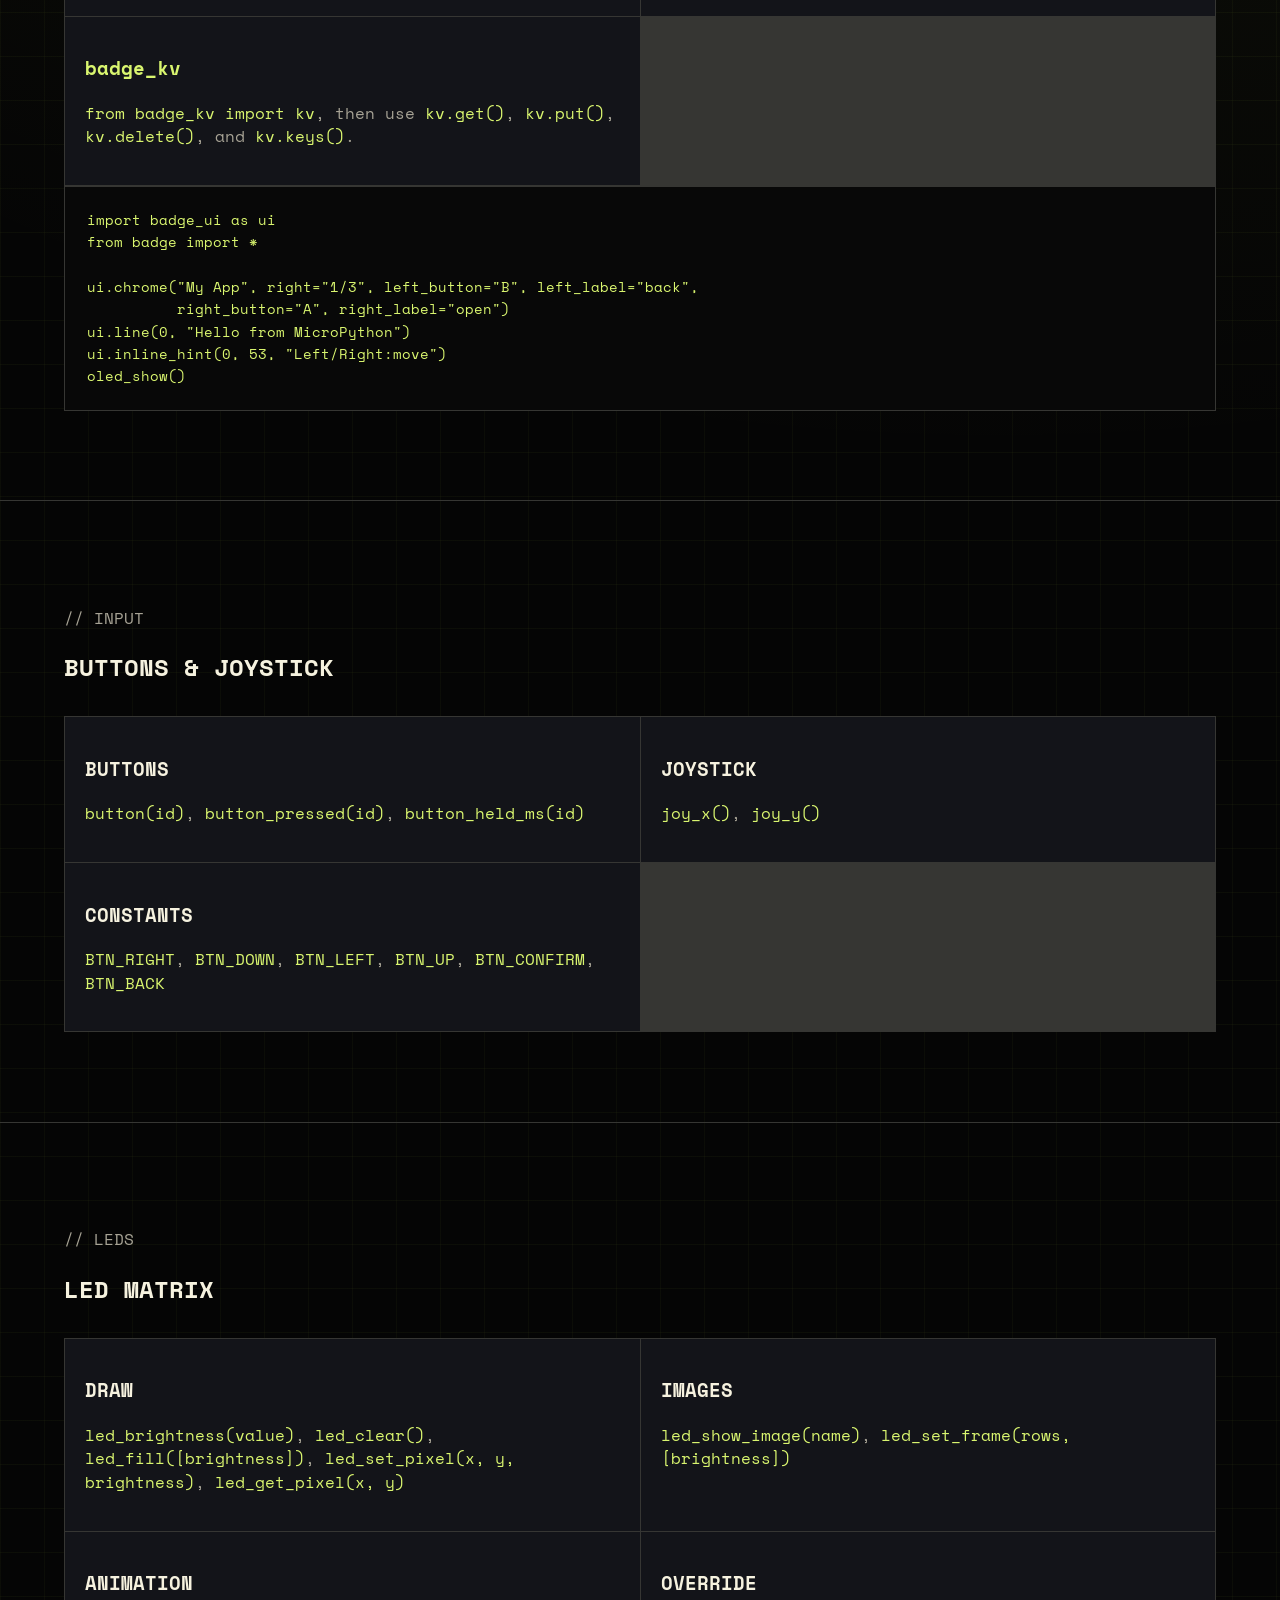
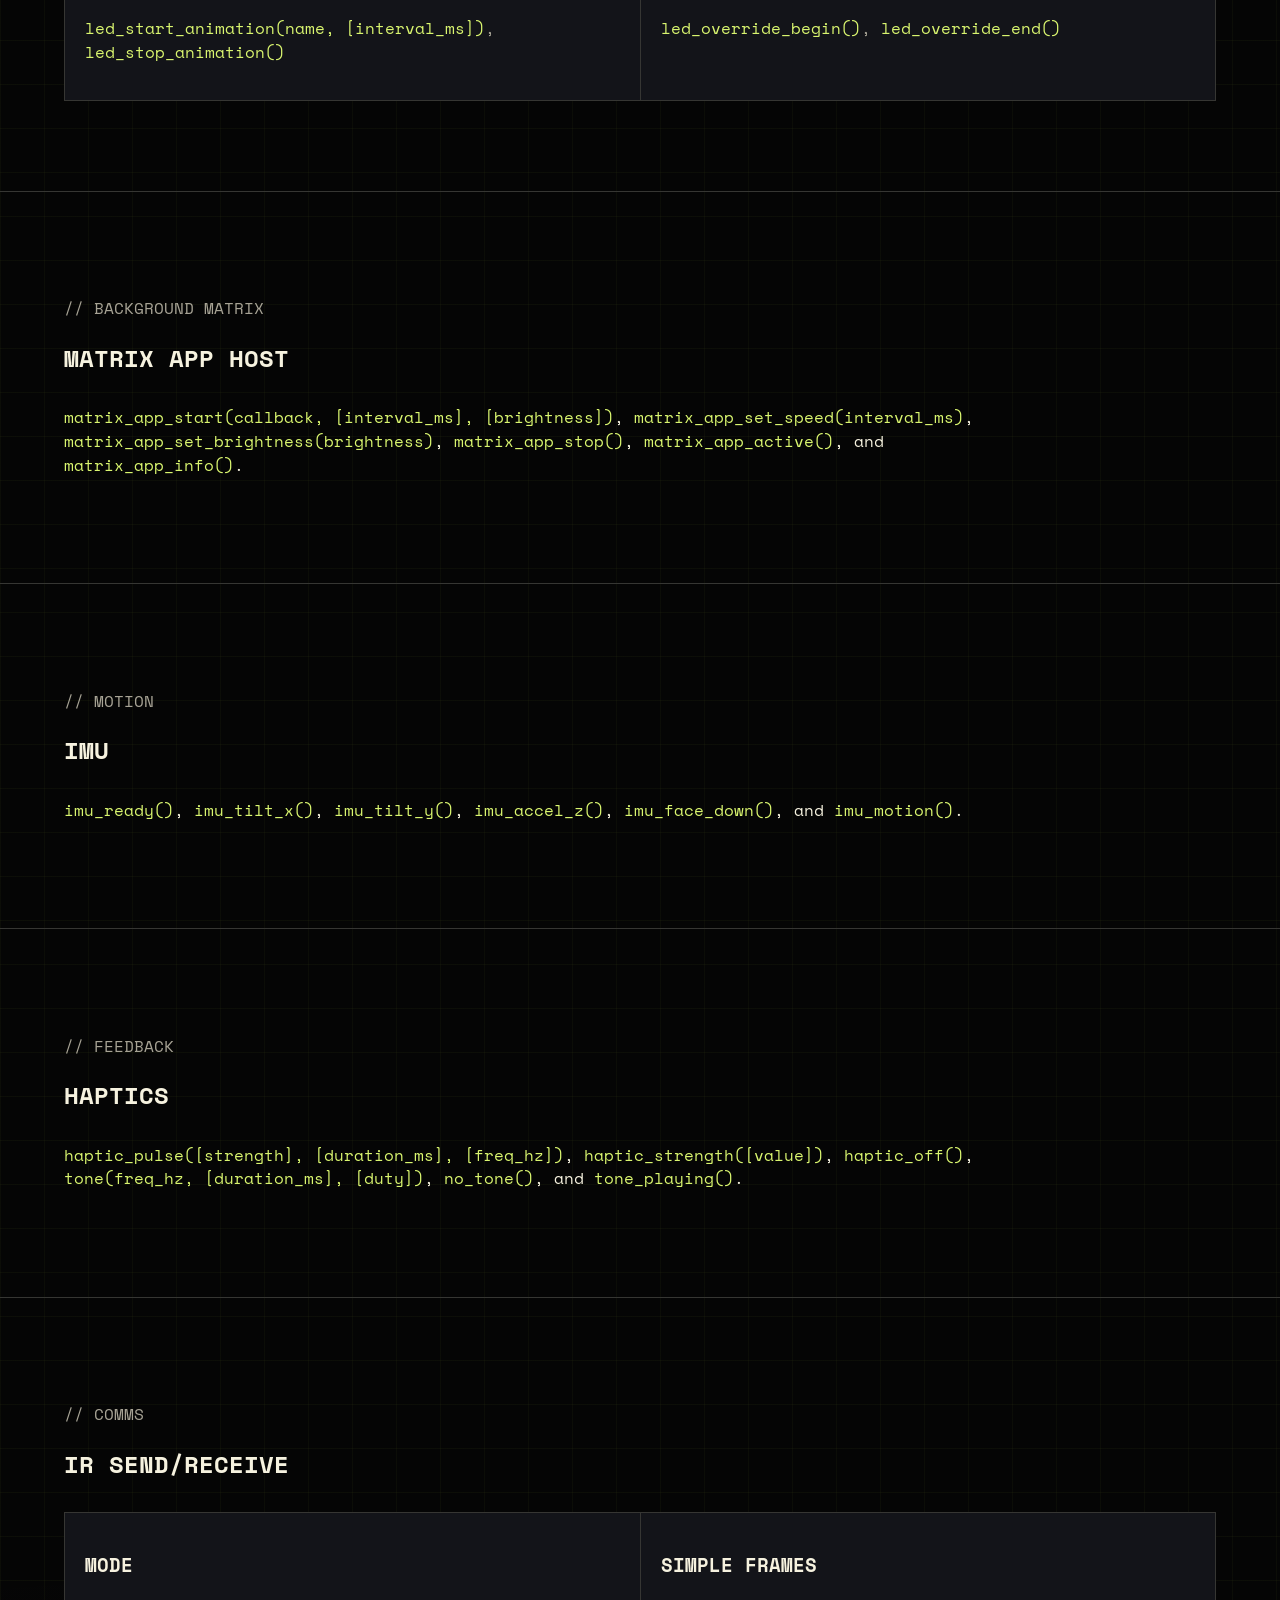
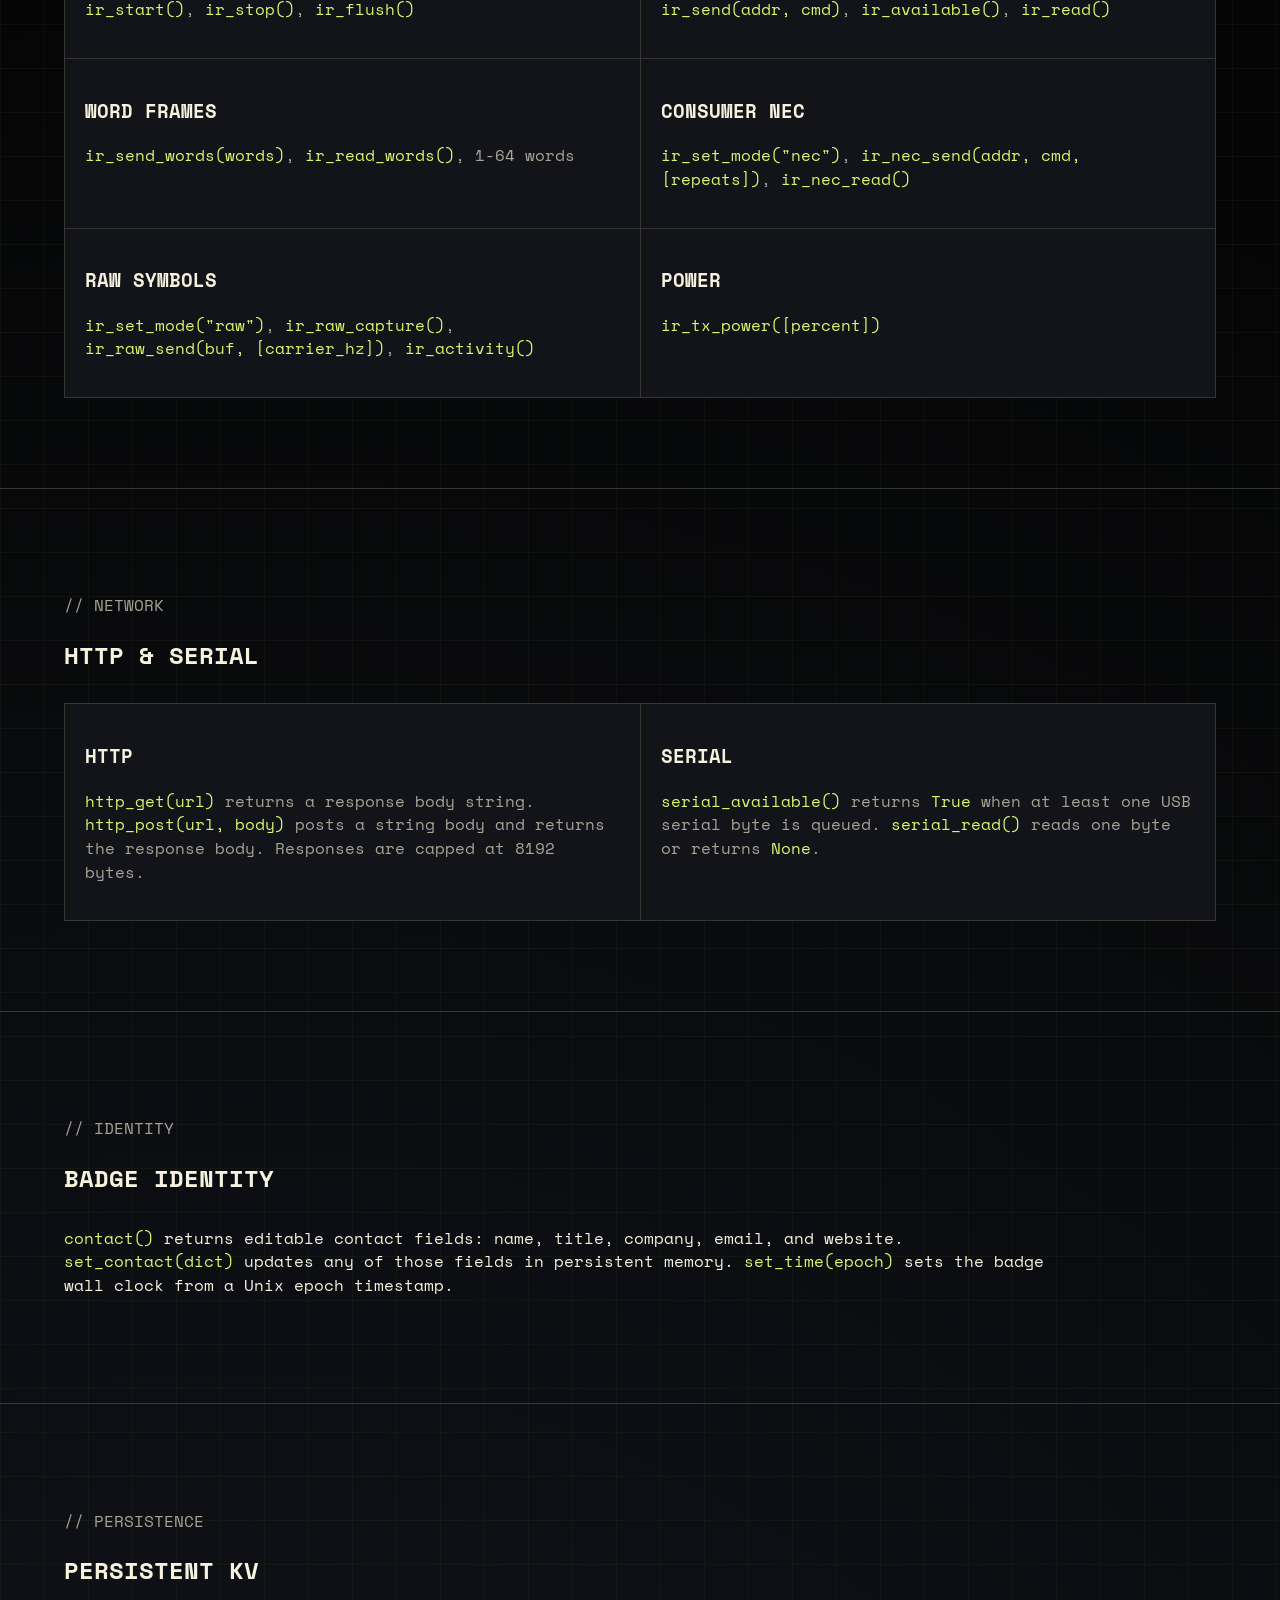
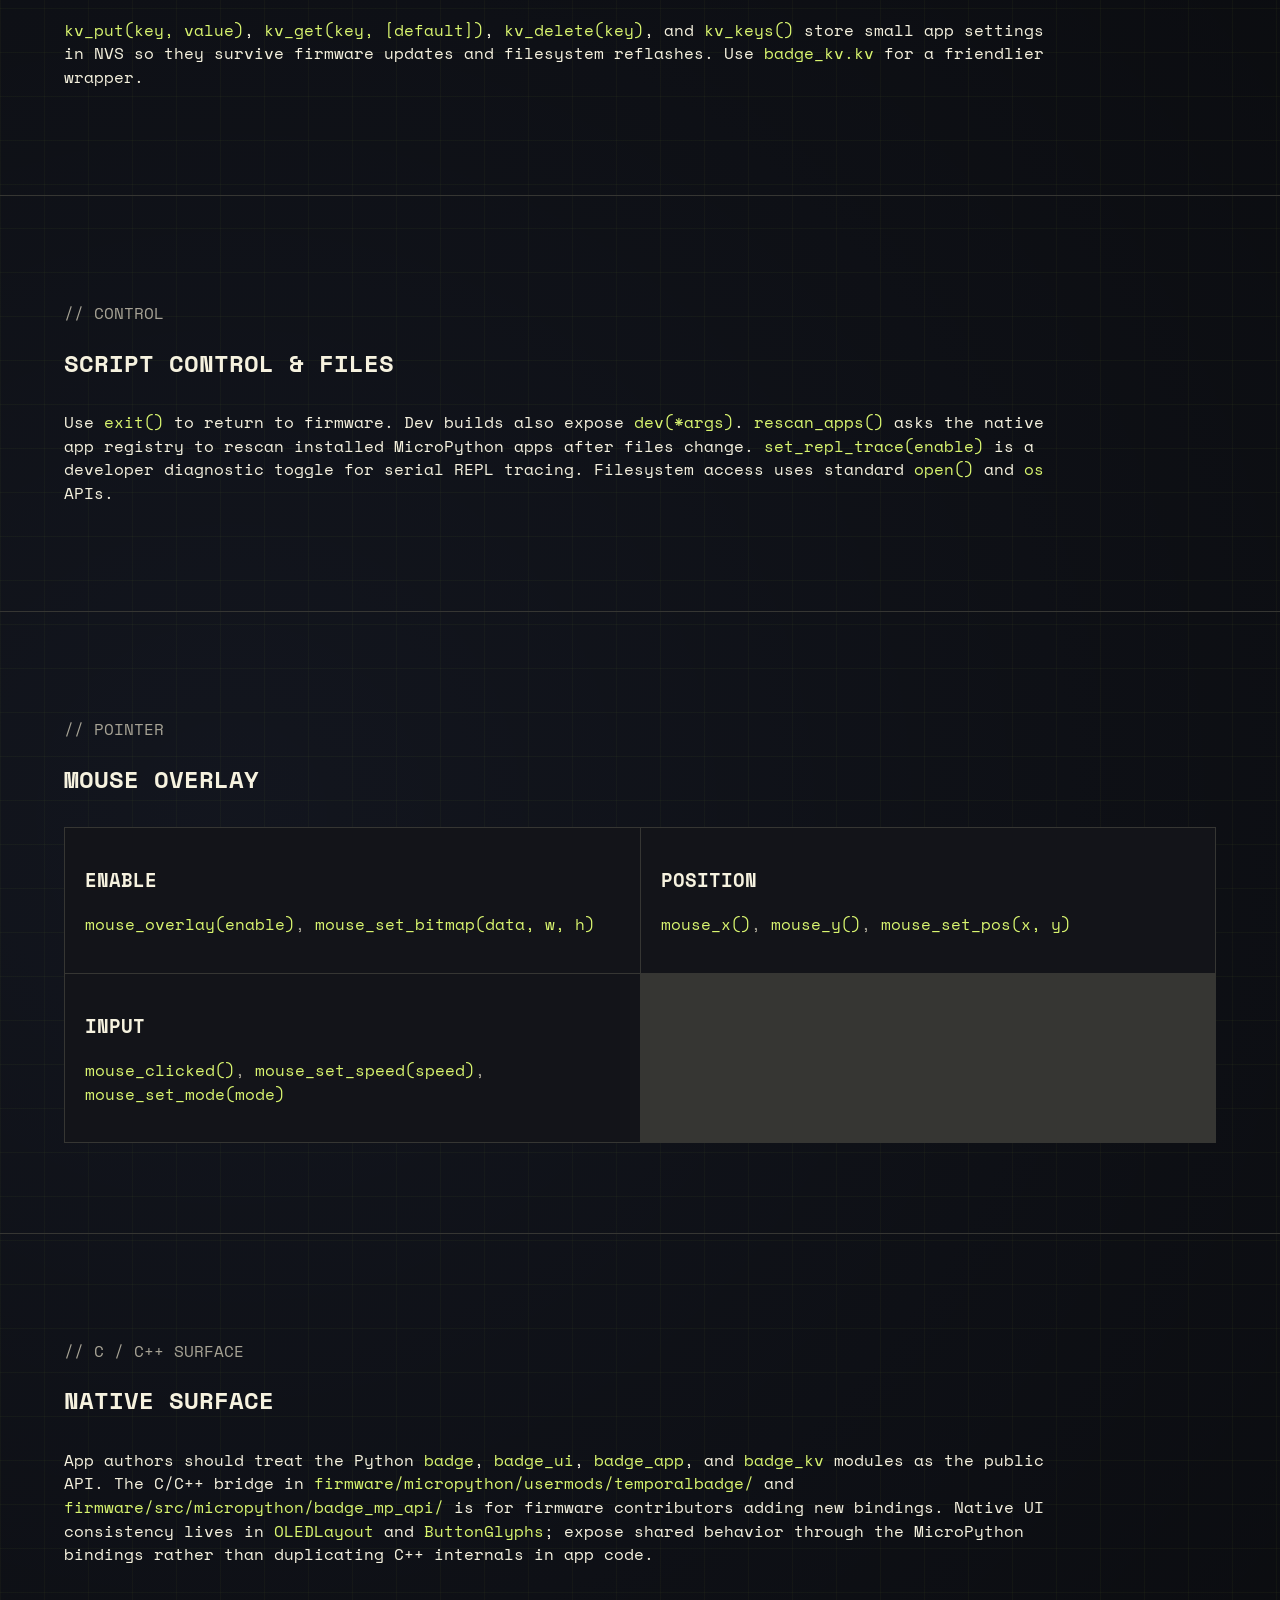
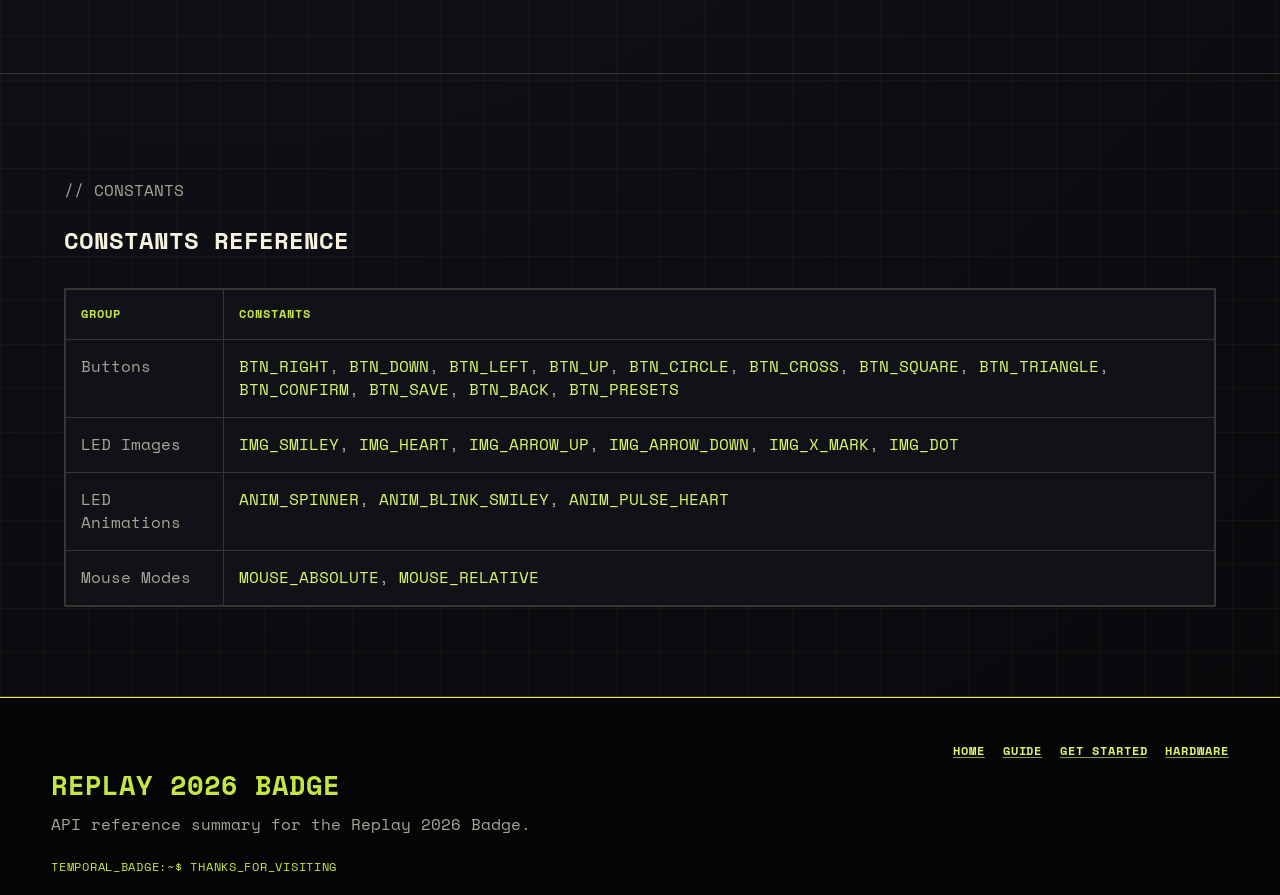
==== commit f6dc3181: "Initial public release Co-authored-by: Alex Lynd <22926680+AlexLynd@users.noreply.github.com>  Co-au" ====
--- a/docs/api-reference.html
+++ b/docs/api-reference.html
@@ -56,7 +56,7 @@
         <p>
           Function groups and constants for the Replay 2026 Badge MicroPython
           API. The exhaustive reference is also available
-          on-device as <code>/API_REFERENCE.md</code>.
+          on-device as <code>/docs/API_REFERENCE.md</code>.
         </p>
       </section>
 
@@ -64,15 +64,19 @@
         <a href="#init">Init</a>
         <a href="#oled">OLED Display</a>
         <a href="#ui">Native UI Chrome</a>
+        <a href="#python-helpers">Python Helpers</a>
         <a href="#input">Buttons &amp; Joystick</a>
         <a href="#matrix">LED Matrix</a>
         <a href="#matrix-host">Matrix App Host</a>
         <a href="#imu">IMU</a>
         <a href="#haptics">Haptics</a>
+        <a href="#network">HTTP &amp; Serial</a>
         <a href="#ir">IR</a>
         <a href="#identity">Identity</a>
+        <a href="#kv">Persistent KV</a>
         <a href="#script">Script Control</a>
         <a href="#mouse">Mouse Overlay</a>
+        <a href="#native">Native Surface</a>
         <a href="#constants">Constants</a>
       </section>
 
@@ -107,7 +111,37 @@
         <div class="api-grid dense">
           <article><h3>Layout</h3><p><code>ui_header(title, [right])</code>, <code>ui_action_bar(...)</code>, <code>ui_chrome(...)</code></p></article>
           <article><h3>Hints</h3><p><code>ui_inline_hint(x, y, hint)</code>, <code>ui_inline_hint_right(right_x, y, hint)</code>, <code>ui_measure_hint(hint)</code></p></article>
-        </div>
+          <article><h3>Grid</h3><p><code>ui_grid_cell(col, row, label, selected, [icon])</code>, <code>ui_grid_footer([description])</code></p></article>
+          <article><h3>List</h3><p><code>ui_list_row(row, label, selected)</code>, <code>ui_list_rows_visible()</code></p></article>
+        </div>
+        <p class="lede narrow">
+          Button hints accept labels such as <code>A:open</code>,
+          <code>B:back</code>, <code>X:edit</code>, <code>Y:menu</code>,
+          <code>Confirm:select</code>, <code>Back:exit</code>,
+          <code>Left/Right:move</code>, and <code>All:reset</code>.
+          The native renderer turns recognized button names into the badge's
+          standard glyphs, so prefer these helpers over hand-drawn footer text.
+        </p>
+      </section>
+
+      <section class="section guide-section" id="python-helpers">
+        <div class="section-heading">
+          <p class="eyebrow">// PYTHON HELPERS</p>
+          <h2>Helper Modules</h2>
+        </div>
+        <div class="api-grid dense">
+          <article><h3><code>badge_ui</code></h3><p><code>screen()</code>, <code>chrome()</code>, <code>chrome_tall()</code>, <code>header()</code>, <code>footer()</code>, <code>action_bar()</code>, <code>tall_action_bar()</code>, <code>hint()</code>, <code>hint_row()</code>, <code>inline_hint()</code>, <code>inline_hint_right()</code>, <code>status_box()</code>, <code>spinner()</code></p></article>
+          <article><h3><code>badge_app</code></h3><p><code>run_app()</code>, <code>with_led_override()</code>, <code>ButtonLatch</code>, <code>GCTicker</code>, <code>DualScreenSession</code>, <code>read_stick_4way()</code>, <code>load_score()</code>, <code>save_score()</code></p></article>
+          <article><h3><code>badge_kv</code></h3><p><code>from badge_kv import kv</code>, then use <code>kv.get()</code>, <code>kv.put()</code>, <code>kv.delete()</code>, and <code>kv.keys()</code>.</p></article>
+        </div>
+        <pre class="code-block"><code>import badge_ui as ui
+from badge import *
+
+ui.chrome("My App", right="1/3", left_button="B", left_label="back",
+          right_button="A", right_label="open")
+ui.line(0, "Hello from MicroPython")
+ui.inline_hint(0, 53, "Left/Right:move")
+oled_show()</code></pre>
       </section>
 
       <section class="section guide-section" id="input">
@@ -182,8 +216,21 @@
         <div class="api-grid dense">
           <article><h3>Mode</h3><p><code>ir_start()</code>, <code>ir_stop()</code>, <code>ir_flush()</code></p></article>
           <article><h3>Simple Frames</h3><p><code>ir_send(addr, cmd)</code>, <code>ir_available()</code>, <code>ir_read()</code></p></article>
-          <article><h3>Word Frames</h3><p><code>ir_send_words(words)</code>, <code>ir_read_words()</code></p></article>
+          <article><h3>Word Frames</h3><p><code>ir_send_words(words)</code>, <code>ir_read_words()</code>, 1-64 words</p></article>
+          <article><h3>Consumer NEC</h3><p><code>ir_set_mode("nec")</code>, <code>ir_nec_send(addr, cmd, [repeats])</code>, <code>ir_nec_read()</code></p></article>
+          <article><h3>Raw Symbols</h3><p><code>ir_set_mode("raw")</code>, <code>ir_raw_capture()</code>, <code>ir_raw_send(buf, [carrier_hz])</code>, <code>ir_activity()</code></p></article>
           <article><h3>Power</h3><p><code>ir_tx_power([percent])</code></p></article>
+        </div>
+      </section>
+
+      <section class="section guide-section" id="network">
+        <div class="section-heading">
+          <p class="eyebrow">// NETWORK</p>
+          <h2>HTTP &amp; Serial</h2>
+        </div>
+        <div class="api-grid dense">
+          <article><h3>HTTP</h3><p><code>http_get(url)</code> returns a response body string. <code>http_post(url, body)</code> posts a string body and returns the response body. Responses are capped at 8192 bytes.</p></article>
+          <article><h3>Serial</h3><p><code>serial_available()</code> returns <code>True</code> when at least one USB serial byte is queued. <code>serial_read()</code> reads one byte or returns <code>None</code>.</p></article>
         </div>
       </section>
 
@@ -201,6 +248,19 @@
         </p>
       </section>
 
+      <section class="section guide-section" id="kv">
+        <div class="section-heading">
+          <p class="eyebrow">// PERSISTENCE</p>
+          <h2>Persistent KV</h2>
+        </div>
+        <p class="lede narrow">
+          <code>kv_put(key, value)</code>, <code>kv_get(key, [default])</code>,
+          <code>kv_delete(key)</code>, and <code>kv_keys()</code> store small
+          app settings in NVS so they survive firmware updates and filesystem
+          reflashes. Use <code>badge_kv.kv</code> for a friendlier wrapper.
+        </p>
+      </section>
+
       <section class="section guide-section" id="script">
         <div class="section-heading">
           <p class="eyebrow">// CONTROL</p>
@@ -208,7 +268,11 @@
         </div>
         <p class="lede narrow">
           Use <code>exit()</code> to return to firmware. Dev builds also expose
-          <code>dev(*args)</code>. Filesystem access uses standard
+          <code>dev(*args)</code>. <code>rescan_apps()</code> asks the native
+          app registry to rescan installed MicroPython apps after files change.
+          <code>set_repl_trace(enable)</code> is a developer diagnostic toggle
+          for serial REPL tracing.
+          Filesystem access uses standard
           <code>open()</code> and <code>os</code> APIs.
         </p>
       </section>
@@ -223,6 +287,24 @@
           <article><h3>Position</h3><p><code>mouse_x()</code>, <code>mouse_y()</code>, <code>mouse_set_pos(x, y)</code></p></article>
           <article><h3>Input</h3><p><code>mouse_clicked()</code>, <code>mouse_set_speed(speed)</code>, <code>mouse_set_mode(mode)</code></p></article>
         </div>
+      </section>
+
+      <section class="section guide-section" id="native">
+        <div class="section-heading">
+          <p class="eyebrow">// C / C++ SURFACE</p>
+          <h2>Native Surface</h2>
+        </div>
+        <p class="lede narrow">
+          App authors should treat the Python <code>badge</code>,
+          <code>badge_ui</code>, <code>badge_app</code>, and
+          <code>badge_kv</code> modules as the public API. The C/C++ bridge in
+          <code>firmware/micropython/usermods/temporalbadge/</code> and
+          <code>firmware/src/micropython/badge_mp_api/</code> is for firmware
+          contributors adding new bindings. Native UI consistency lives in
+          <code>OLEDLayout</code> and <code>ButtonGlyphs</code>; expose shared
+          behavior through the MicroPython bindings rather than duplicating C++
+          internals in app code.
+        </p>
       </section>
 
       <section class="section guide-section" id="constants">
